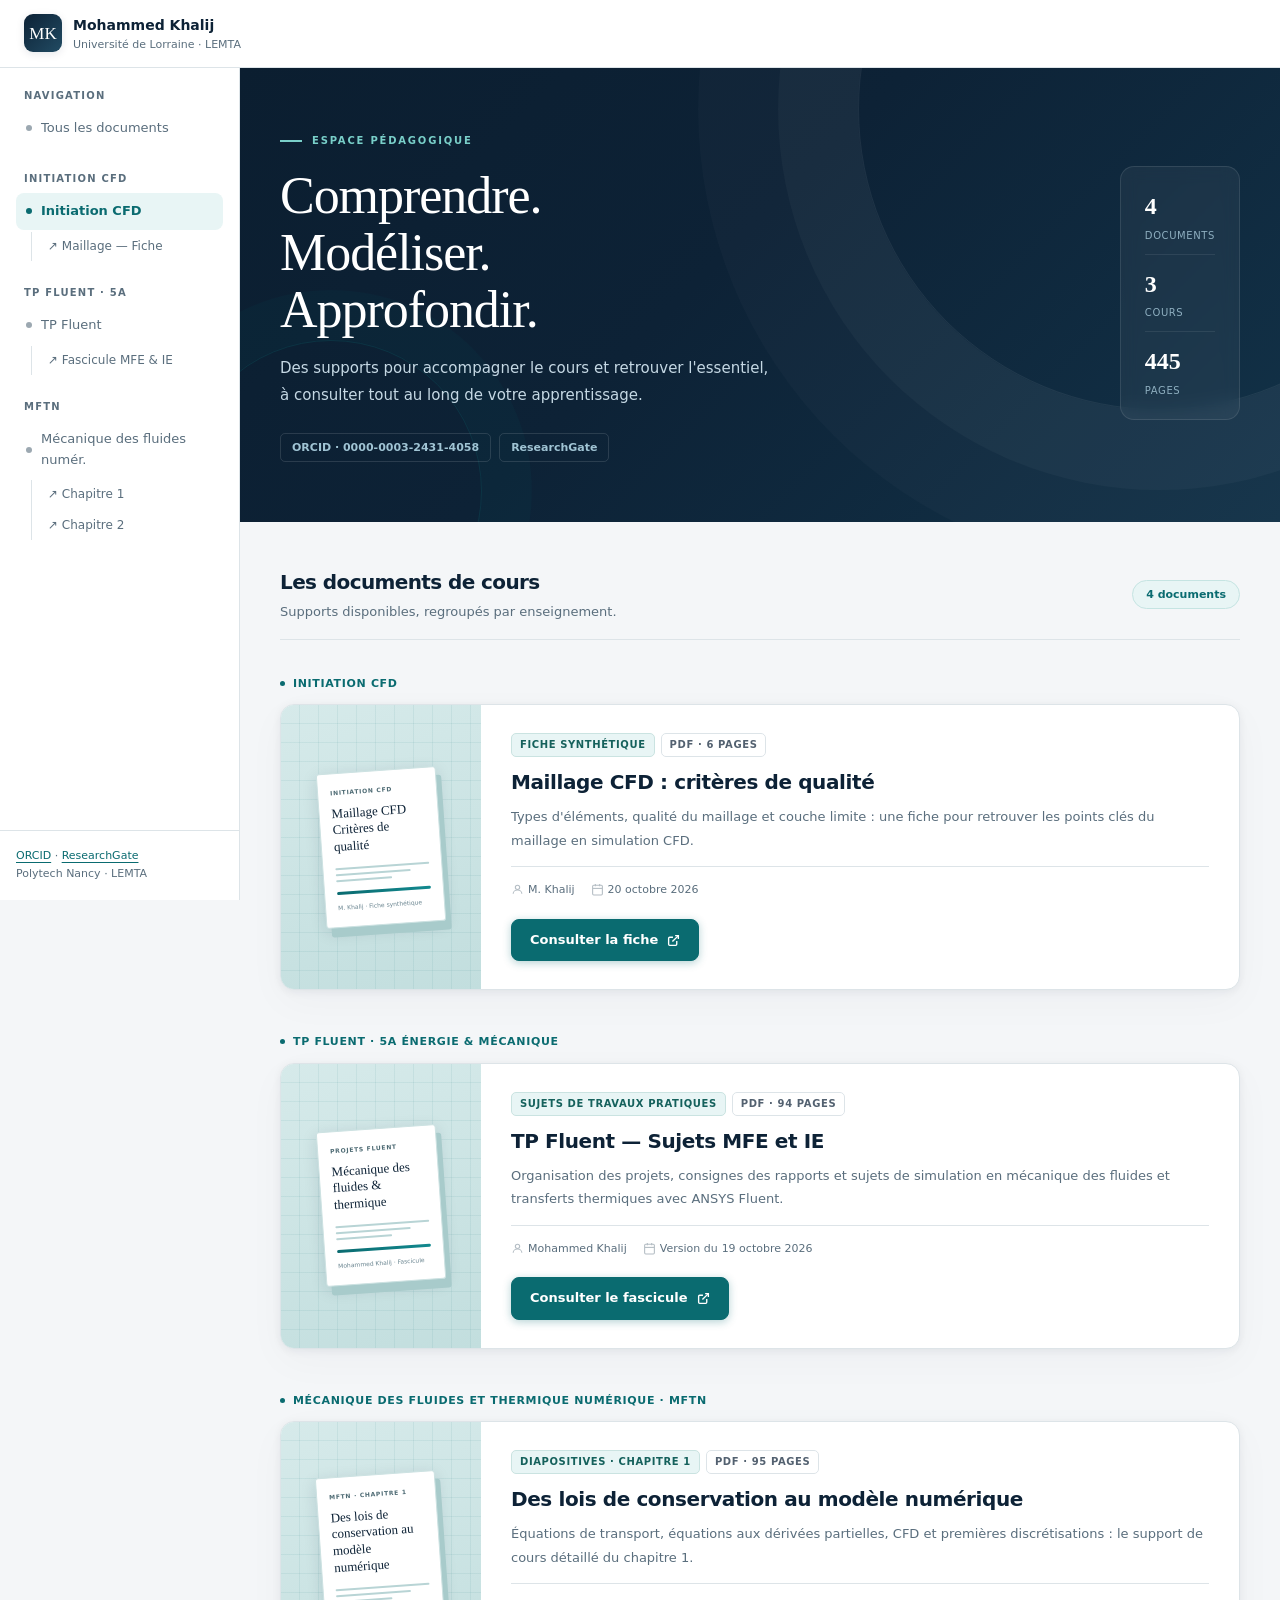
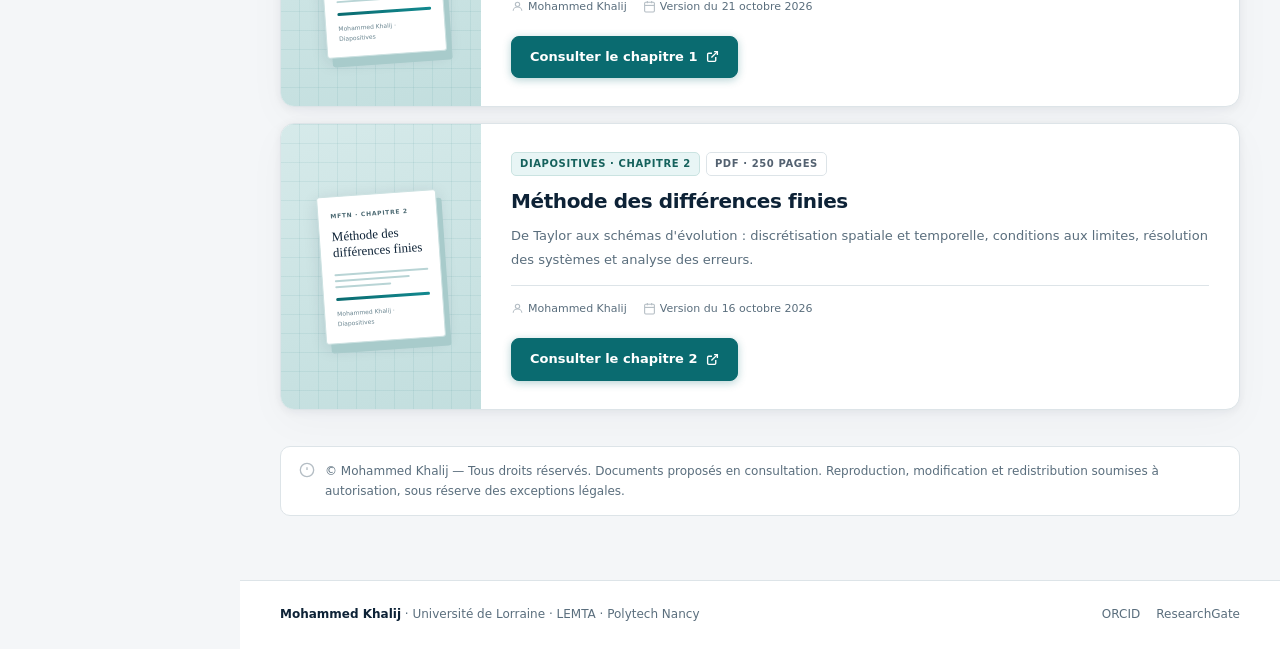
==== index.html @ aa68b559 "Actualise MFTN C1 et publie la navigation de Claude" ====
<!doctype html>
<html lang="fr">
<head>
<meta charset="utf-8">
<meta name="viewport" content="width=device-width, initial-scale=1">
<title>Mohammed Khalij — Supports de cours</title>
<meta name="description" content="Les supports pédagogiques de Mohammed Khalij, Université de Lorraine · LEMTA.">
<meta name="theme-color" content="#0d2236">
<style>
:root{
  --ink:#0d2236;
  --muted:#5a6e7d;
  --teal:#0a6b70;
  --teal-light:#12898f;
  --teal-pale:#e8f5f5;
  --gold:#c88b1a;
  --gold-pale:#fdf5e6;
  --paper:#f4f6f8;
  --white:#fff;
  --border:#dde4e8;
  --sidebar-w:240px;
  --topbar-h:68px;
  --card-shadow:0 2px 8px #0d223610,0 12px 40px #0d223608;
  --card-shadow-hover:0 8px 24px #0d223620,0 24px 56px #0d223614;
  font-family:system-ui,-apple-system,"Segoe UI",Helvetica,sans-serif;
  color:var(--ink);background:var(--paper);
}
*{box-sizing:border-box;margin:0;padding:0}
body{line-height:1.6}
a{color:inherit;text-decoration:none}
a:focus-visible{outline:3px solid var(--gold);outline-offset:4px;border-radius:3px}

/* ── SKIP ── */
.skip{position:absolute;top:-80px;background:var(--white);padding:12px 18px;z-index:200;font-weight:600}
.skip:focus{top:12px}

/* ── TOPBAR ── */
.topbar{
  position:fixed;top:0;left:0;right:0;z-index:150;
  height:var(--topbar-h);
  background:rgba(255,255,255,.96);
  border-bottom:1px solid var(--border);
  backdrop-filter:blur(12px);
  display:flex;align-items:center;
}
.topbar-inner{
  width:100%;max-width:1400px;margin-inline:auto;
  padding-inline:24px;
  display:flex;align-items:center;justify-content:space-between;gap:16px;
}
.brand{display:flex;align-items:center;gap:11px;text-decoration:none}
.monogram{
  display:grid;place-items:center;
  width:38px;height:38px;border-radius:9px;flex-shrink:0;
  background:linear-gradient(135deg,var(--ink),#214b63);
  color:var(--white);font-family:Georgia,serif;font-size:17px;
  box-shadow:0 2px 8px #0d22361a;
}
.brand-name{font-size:14px;font-weight:700;color:var(--ink)}
.brand-sub{font-size:11px;font-weight:400;color:var(--muted)}

/* Hamburger (mobile) */
.menu-btn{
  display:none;
  background:none;border:1px solid var(--border);
  border-radius:8px;padding:8px;cursor:pointer;
  color:var(--ink);
}
.menu-btn svg{display:block}

/* ── PAGE LAYOUT ── */
.page{
  display:flex;
  padding-top:var(--topbar-h);
  min-height:100vh;
}

/* ── SIDEBAR ── */
.sidebar{
  width:var(--sidebar-w);
  flex-shrink:0;
  position:sticky;
  top:var(--topbar-h);
  height:calc(100vh - var(--topbar-h));
  overflow-y:auto;
  background:var(--white);
  border-right:1px solid var(--border);
  display:flex;flex-direction:column;
}
.sidebar-inner{padding:20px 16px 32px;flex:1}
.sidebar-section{margin-bottom:24px}
.sidebar-label{
  font-size:10px;font-weight:700;letter-spacing:.12em;text-transform:uppercase;
  color:var(--muted);padding:0 8px;margin-bottom:6px;
}
.sidebar-link{
  display:flex;align-items:center;gap:9px;
  padding:8px 10px;border-radius:8px;
  font-size:13px;font-weight:500;color:var(--muted);
  transition:all .15s;margin-bottom:2px;
}
.sidebar-link:hover{background:var(--paper);color:var(--ink)}
.sidebar-link.active{background:var(--teal-pale);color:var(--teal);font-weight:600}
.sidebar-link .dot{
  width:6px;height:6px;border-radius:50%;
  background:currentColor;flex-shrink:0;opacity:.6;
}
.sidebar-link.active .dot{opacity:1}
.sidebar-sub{margin-left:15px;border-left:1px solid var(--border);padding-left:8px;margin-top:2px}
.sidebar-sub a{
  display:block;padding:5px 8px;border-radius:6px;
  font-size:12px;color:var(--muted);
  transition:all .15s;margin-bottom:1px;
}
.sidebar-sub a:hover{color:var(--ink);background:var(--paper)}

.sidebar-footer{
  padding:16px;border-top:1px solid var(--border);
  font-size:11px;color:var(--muted);line-height:1.7;
}
.sidebar-footer a{color:var(--teal);text-decoration:underline;text-underline-offset:3px}

/* Overlay (mobile) */
.overlay{
  display:none;position:fixed;inset:0;
  background:rgba(0,0,0,.4);z-index:120;
}

/* ── MAIN ── */
.main{flex:1;min-width:0}

/* ── HERO ── */
.hero{
  background:linear-gradient(135deg,#0b1e30 0%,#0d2236 45%,#123248 100%);
  color:var(--white);overflow:hidden;position:relative;
}
.hero::before{
  content:"";position:absolute;
  width:600px;height:600px;right:-180px;top:-260px;
  border:1px solid rgba(255,255,255,.07);border-radius:50%;
  box-shadow:0 0 0 80px rgba(255,255,255,.03),0 0 0 160px rgba(255,255,255,.02);
  pointer-events:none;
}
.hero::after{
  content:"";position:absolute;
  width:300px;height:300px;left:-60px;bottom:-120px;
  border:1px solid rgba(10,107,112,.25);border-radius:50%;
  box-shadow:0 0 0 50px rgba(10,107,112,.07);
  pointer-events:none;
}
.hero-inner{
  position:relative;z-index:1;
  padding:56px 40px 60px;
  display:grid;grid-template-columns:1fr auto;gap:40px;align-items:center;
}
.eyebrow{
  display:inline-flex;align-items:center;gap:10px;
  font-size:10px;font-weight:700;letter-spacing:.18em;text-transform:uppercase;
  color:#79cfc9;margin-bottom:18px;
}
.eyebrow::before{content:"";height:2px;width:22px;background:currentColor;flex-shrink:0}
h1{
  font-family:Georgia,"Times New Roman",serif;
  font-size:clamp(30px,4.5vw,52px);font-weight:400;
  line-height:1.1;letter-spacing:-.02em;margin-bottom:16px;
}
.hero-desc{font-size:15px;color:#c5d8e4;line-height:1.8;margin-bottom:24px;max-width:500px}
.hero-links{display:flex;gap:8px;flex-wrap:wrap}
.hero-link{
  font-size:11px;font-weight:600;color:#a0c4d4;
  padding:5px 11px;border:1px solid rgba(255,255,255,.12);
  border-radius:5px;transition:all .15s;
}
.hero-link:hover{color:var(--white);border-color:rgba(255,255,255,.3);background:rgba(255,255,255,.07)}

.hero-badge{
  background:rgba(255,255,255,.05);border:1px solid rgba(255,255,255,.1);
  border-radius:14px;padding:20px 24px;
  display:flex;flex-direction:column;gap:10px;
  white-space:nowrap;backdrop-filter:blur(8px);
}
.stat{display:flex;flex-direction:column;gap:2px}
.stat-n{font-size:24px;font-weight:700;color:var(--white);font-family:Georgia,serif}
.stat-l{font-size:10px;color:#8fafc0;letter-spacing:.06em;text-transform:uppercase}
.stat-sep{height:1px;background:rgba(255,255,255,.08)}

/* ── CONTENT AREA ── */
.content{padding:44px 40px 64px}
.section-header{
  display:flex;align-items:center;justify-content:space-between;
  gap:16px;margin-bottom:28px;padding-bottom:16px;
  border-bottom:1px solid var(--border);
}
h2{font-size:20px;font-weight:700;letter-spacing:-.03em;color:var(--ink);margin-bottom:4px}
.section-sub{font-size:13px;color:var(--muted)}
.count-pill{
  background:var(--teal-pale);color:var(--teal);
  border:1px solid #c5e4e2;border-radius:30px;
  padding:5px 13px;font-size:11px;font-weight:700;white-space:nowrap;
}

/* ── COURSE GROUP ── */
.course-group{margin-bottom:36px}
.course-label{
  display:inline-flex;align-items:center;gap:8px;
  font-size:11px;font-weight:700;color:var(--teal);
  letter-spacing:.06em;text-transform:uppercase;margin-bottom:12px;
}
.course-label::before{content:"";width:5px;height:5px;border-radius:50%;background:var(--teal);flex-shrink:0}

/* ── CARD ── */
.card{
  background:var(--white);border:1px solid var(--border);
  border-radius:14px;overflow:hidden;
  box-shadow:var(--card-shadow);
  display:grid;grid-template-columns:200px 1fr;
  transition:transform .2s ease,box-shadow .2s ease;
  margin-bottom:16px;
}
.card:hover{transform:translateY(-3px);box-shadow:var(--card-shadow-hover)}
.cover{
  background:linear-gradient(160deg,#d6eaea 0%,#c2dede 100%);
  display:flex;align-items:center;justify-content:center;
  padding:28px 20px;min-height:260px;position:relative;overflow:hidden;
}
.cover::before{
  content:"";position:absolute;inset:0;
  background:repeating-linear-gradient(0deg,transparent 0 18px,rgba(10,107,112,.07) 18px 19px),
             repeating-linear-gradient(90deg,transparent 0 18px,rgba(10,107,112,.07) 18px 19px);
}
.paper-doc{
  position:relative;z-index:1;width:120px;
  background:var(--white);border-radius:3px;
  box-shadow:5px 9px 0 #a8cbcb,0 4px 16px #0d223620;
  padding:14px 12px;transform:rotate(-4deg);border:1px solid #cde2e2;
}
.paper-doc .doc-eyebrow{font-size:6px;font-weight:700;color:#4d6a73;letter-spacing:.12em;text-transform:uppercase}
.paper-doc .doc-title{font-family:Georgia,serif;font-size:13px;font-weight:400;line-height:1.3;margin:8px 0 12px;color:var(--ink)}
.paper-doc .doc-lines{display:flex;flex-direction:column;gap:4px;margin-bottom:10px}
.paper-doc .doc-lines span{height:2px;background:#b8d4d5;border-radius:1px}
.paper-doc .doc-lines span:nth-child(2){width:80%}
.paper-doc .doc-lines span:nth-child(3){width:60%}
.paper-doc .doc-accent{height:3px;background:linear-gradient(90deg,var(--teal),var(--teal-light));border-radius:2px}
.paper-doc .doc-meta{font-size:6px;color:#6a8590;margin-top:8px}

.card-body{padding:28px 30px}
.badges{display:flex;gap:6px;flex-wrap:wrap;margin-bottom:12px}
.badge{border:1px solid var(--border);border-radius:5px;padding:3px 8px;font-size:10px;font-weight:700;letter-spacing:.06em;color:#536170}
.badge.type{background:var(--teal-pale);color:#15615c;border-color:#cae3e1}
h3{font-size:20px;letter-spacing:-.02em;line-height:1.3;margin-bottom:10px;color:var(--ink)}
.description{font-size:13px;line-height:1.8;color:var(--muted)}
.metadata{
  display:flex;gap:5px 16px;flex-wrap:wrap;font-size:11px;color:var(--muted);
  margin:14px 0 20px;padding-top:14px;border-top:1px solid var(--border);
}
.meta-item{display:flex;align-items:center;gap:4px}
.meta-item svg{opacity:.45;flex-shrink:0}
.actions{display:flex;gap:8px;flex-wrap:wrap}
.button{
  display:inline-flex;gap:9px;align-items:center;justify-content:center;
  padding:10px 18px;border-radius:8px;
  font-size:13px;font-weight:650;text-decoration:none;
  border:1px solid transparent;transition:all .15s ease;
}
.primary{background:var(--teal);color:var(--white);border-color:var(--teal);box-shadow:0 2px 8px rgba(10,107,112,.3)}
.primary:hover{background:var(--teal-light);border-color:var(--teal-light);box-shadow:0 4px 14px rgba(10,107,112,.35)}
.secondary{border-color:var(--border);color:var(--ink)}
.secondary:hover{background:var(--paper)}

.note-block{
  background:var(--white);border:1px solid var(--border);border-radius:10px;
  padding:14px 18px;font-size:12px;color:var(--muted);line-height:1.7;
  margin-top:32px;display:flex;gap:10px;align-items:flex-start;
}
.note-icon{flex-shrink:0;margin-top:1px;opacity:.45}

/* ── FOOTER ── */
footer{
  background:var(--white);border-top:1px solid var(--border);
  padding-block:24px;color:var(--muted);font-size:12px;
  margin-left:0;
}
.footer-inner{
  max-width:1400px;margin-inline:auto;padding-inline:40px;
  display:flex;justify-content:space-between;gap:16px;flex-wrap:wrap;align-items:center;
}
footer strong{color:var(--ink);font-weight:650}
.footer-links{display:flex;gap:16px}
.footer-links a{color:var(--muted);transition:color .15s}
.footer-links a:hover{color:var(--teal)}

/* ── RESPONSIVE ── */
@media(max-width:900px){
  :root{--sidebar-w:220px}
  .hero-inner{padding:44px 28px 48px}
  .content{padding:32px 28px 52px}
}

@media(max-width:720px){
  .menu-btn{display:flex}
  .sidebar{
    position:fixed;top:0;left:0;bottom:0;z-index:130;
    width:var(--sidebar-w);
    transform:translateX(-100%);
    transition:transform .25s ease;
    height:100vh;
  }
  .sidebar.open{transform:translateX(0)}
  .overlay.show{display:block}
  .page{display:block;padding-top:var(--topbar-h)}
  .hero-inner{grid-template-columns:1fr;gap:24px;padding:36px 20px 40px}
  .hero-badge{flex-direction:row;flex-wrap:wrap;gap:14px;width:fit-content}
  .stat-sep{display:none}
  h1{font-size:clamp(28px,7vw,40px)}
  .hero-desc{font-size:14px}
  .content{padding:24px 20px 48px}
  .card{grid-template-columns:1fr}
  .cover{min-height:160px;padding:20px}
  .card-body{padding:20px}
  h3{font-size:18px}
  .actions{flex-direction:column}
  .button{width:100%}
  .section-header{flex-direction:column;align-items:flex-start;gap:8px}
  .footer-inner{padding-inline:20px}
}
</style>
</head>
<body>
<a class="skip" href="#documents">Passer aux documents</a>

<!-- OVERLAY MOBILE -->
<div class="overlay" id="overlay" onclick="closeSidebar()"></div>

<!-- TOPBAR -->
<header class="topbar">
  <div class="topbar-inner">
    <a class="brand" href="./" aria-label="Mohammed Khalij — accueil">
      <span class="monogram" aria-hidden="true">MK</span>
      <span>
        <div class="brand-name">Mohammed Khalij</div>
        <div class="brand-sub">Université de Lorraine · LEMTA</div>
      </span>
    </a>
    <button class="menu-btn" id="menuBtn" aria-label="Ouvrir le menu" onclick="openSidebar()">
      <svg width="18" height="18" viewBox="0 0 24 24" fill="none" stroke="currentColor" stroke-width="2.2">
        <line x1="3" y1="6" x2="21" y2="6"/><line x1="3" y1="12" x2="21" y2="12"/><line x1="3" y1="18" x2="21" y2="18"/>
      </svg>
    </button>
  </div>
</header>

<!-- PAGE -->
<div class="page">

  <!-- SIDEBAR -->
  <aside class="sidebar" id="sidebar" aria-label="Navigation par cours">
    <div class="sidebar-inner">

      <div class="sidebar-section">
        <div class="sidebar-label">Navigation</div>
        <a class="sidebar-link active" href="#documents">
          <span class="dot"></span> Tous les documents
        </a>
      </div>

      <div class="sidebar-section">
        <div class="sidebar-label">Initiation CFD</div>
        <a class="sidebar-link" href="#cfd">
          <span class="dot"></span> Initiation CFD
        </a>
        <div class="sidebar-sub">
          <a href="initiation-cfd/fiche-synthetique.pdf">↗ Maillage — Fiche</a>
        </div>
      </div>

      <div class="sidebar-section">
        <div class="sidebar-label">TP Fluent · 5A</div>
        <a class="sidebar-link" href="#fluent">
          <span class="dot"></span> TP Fluent
        </a>
        <div class="sidebar-sub">
          <a href="tp-fluent/tp-fluent.pdf">↗ Fascicule MFE &amp; IE</a>
        </div>
      </div>

      <div class="sidebar-section">
        <div class="sidebar-label">MFTN</div>
        <a class="sidebar-link" href="#mftn">
          <span class="dot"></span> Mécanique des fluides numér.
        </a>
        <div class="sidebar-sub">
          <a href="mftn/chapitre-01-slides.pdf">↗ Chapitre 1</a>
          <a href="mftn/chapitre-02-slides.pdf">↗ Chapitre 2</a>
        </div>
      </div>

    </div>

    <div class="sidebar-footer">
      <a href="https://orcid.org/0000-0003-2431-4058" rel="me">ORCID</a> ·
      <a href="https://www.researchgate.net/profile/Mohammed-Khalij" rel="me">ResearchGate</a><br>
      Polytech Nancy · LEMTA
    </div>
  </aside>

  <!-- MAIN -->
  <div class="main">

    <!-- HERO -->
    <section class="hero" aria-labelledby="page-title">
      <div class="hero-inner">
        <div class="hero-content">
          <div class="eyebrow">Espace pédagogique</div>
          <h1 id="page-title">Comprendre.<br>Modéliser.<br>Approfondir.</h1>
          <p class="hero-desc">Des supports pour accompagner le cours et retrouver l'essentiel, à consulter tout au long de votre apprentissage.</p>
          <div class="hero-links">
            <a class="hero-link" href="https://orcid.org/0000-0003-2431-4058" rel="me">ORCID · 0000-0003-2431-4058</a>
            <a class="hero-link" href="https://www.researchgate.net/profile/Mohammed-Khalij" rel="me">ResearchGate</a>
          </div>
        </div>
        <aside class="hero-badge" aria-label="Statistiques">
          <div class="stat"><span class="stat-n">4</span><span class="stat-l">Documents</span></div>
          <div class="stat-sep"></div>
          <div class="stat"><span class="stat-n">3</span><span class="stat-l">Cours</span></div>
          <div class="stat-sep"></div>
          <div class="stat"><span class="stat-n">445</span><span class="stat-l">Pages</span></div>
        </aside>
      </div>
    </section>

    <!-- DOCUMENTS -->
    <main id="documents" class="content">

      <div class="section-header">
        <div>
          <h2>Les documents de cours</h2>
          <p class="section-sub">Supports disponibles, regroupés par enseignement.</p>
        </div>
        <span class="count-pill">4 documents</span>
      </div>

      <!-- Initiation CFD -->
      <div class="course-group" id="cfd">
        <div class="course-label">Initiation CFD</div>
        <article class="card" aria-labelledby="fiche-title">
          <div class="cover" aria-hidden="true">
            <div class="paper-doc">
              <div class="doc-eyebrow">Initiation CFD</div>
              <div class="doc-title">Maillage CFD<br>Critères de qualité</div>
              <div class="doc-lines"><span></span><span></span><span></span></div>
              <div class="doc-accent"></div>
              <div class="doc-meta">M. Khalij · Fiche synthétique</div>
            </div>
          </div>
          <div class="card-body">
            <div class="badges"><span class="badge type">FICHE SYNTHÉTIQUE</span><span class="badge">PDF · 6 PAGES</span></div>
            <h3 id="fiche-title">Maillage CFD : critères de qualité</h3>
            <p class="description">Types d'éléments, qualité du maillage et couche limite : une fiche pour retrouver les points clés du maillage en simulation CFD.</p>
            <div class="metadata">
              <span class="meta-item">
                <svg width="13" height="13" viewBox="0 0 24 24" fill="none" stroke="currentColor" stroke-width="2"><circle cx="12" cy="8" r="4"/><path d="M4 20c0-4 3.6-7 8-7s8 3 8 7"/></svg>
                M. Khalij
              </span>
              <span class="meta-item">
                <svg width="13" height="13" viewBox="0 0 24 24" fill="none" stroke="currentColor" stroke-width="2"><rect x="3" y="4" width="18" height="18" rx="2"/><line x1="16" y1="2" x2="16" y2="6"/><line x1="8" y1="2" x2="8" y2="6"/><line x1="3" y1="10" x2="21" y2="10"/></svg>
                <time datetime="2026-10-20">20 octobre 2026</time>
              </span>
            </div>
            <div class="actions">
              <a class="button primary" href="initiation-cfd/fiche-synthetique.pdf">
                Consulter la fiche
                <svg width="13" height="13" viewBox="0 0 24 24" fill="none" stroke="currentColor" stroke-width="2.5"><path d="M18 13v6a2 2 0 0 1-2 2H5a2 2 0 0 1-2-2V8a2 2 0 0 1 2-2h6"/><polyline points="15 3 21 3 21 9"/><line x1="10" y1="14" x2="21" y2="3"/></svg>
              </a>
            </div>
          </div>
        </article>
      </div>

      <!-- TP Fluent -->
      <div class="course-group" id="fluent">
        <div class="course-label">TP Fluent · 5A Énergie &amp; Mécanique</div>
        <article class="card" aria-labelledby="tp-doc-title">
          <div class="cover" aria-hidden="true">
            <div class="paper-doc">
              <div class="doc-eyebrow">Projets Fluent</div>
              <div class="doc-title">Mécanique des fluides &amp; thermique</div>
              <div class="doc-lines"><span></span><span></span><span></span></div>
              <div class="doc-accent"></div>
              <div class="doc-meta">Mohammed Khalij · Fascicule</div>
            </div>
          </div>
          <div class="card-body">
            <div class="badges"><span class="badge type">SUJETS DE TRAVAUX PRATIQUES</span><span class="badge">PDF · 94 PAGES</span></div>
            <h3 id="tp-doc-title">TP Fluent — Sujets MFE et IE</h3>
            <p class="description">Organisation des projets, consignes des rapports et sujets de simulation en mécanique des fluides et transferts thermiques avec ANSYS Fluent.</p>
            <div class="metadata">
              <span class="meta-item">
                <svg width="13" height="13" viewBox="0 0 24 24" fill="none" stroke="currentColor" stroke-width="2"><circle cx="12" cy="8" r="4"/><path d="M4 20c0-4 3.6-7 8-7s8 3 8 7"/></svg>
                Mohammed Khalij
              </span>
              <span class="meta-item">
                <svg width="13" height="13" viewBox="0 0 24 24" fill="none" stroke="currentColor" stroke-width="2"><rect x="3" y="4" width="18" height="18" rx="2"/><line x1="16" y1="2" x2="16" y2="6"/><line x1="8" y1="2" x2="8" y2="6"/><line x1="3" y1="10" x2="21" y2="10"/></svg>
                Version du <time datetime="2026-10-19">19 octobre 2026</time>
              </span>
            </div>
            <div class="actions">
              <a class="button primary" href="tp-fluent/tp-fluent.pdf">
                Consulter le fascicule
                <svg width="13" height="13" viewBox="0 0 24 24" fill="none" stroke="currentColor" stroke-width="2.5"><path d="M18 13v6a2 2 0 0 1-2 2H5a2 2 0 0 1-2-2V8a2 2 0 0 1 2-2h6"/><polyline points="15 3 21 3 21 9"/><line x1="10" y1="14" x2="21" y2="3"/></svg>
              </a>
            </div>
          </div>
        </article>
      </div>

      <!-- MFTN -->
      <div class="course-group" id="mftn">
        <div class="course-label">Mécanique des fluides et thermique numérique · MFTN</div>

        <article class="card" aria-labelledby="mftn-c1-title">
          <div class="cover" aria-hidden="true">
            <div class="paper-doc">
              <div class="doc-eyebrow">MFTN · Chapitre 1</div>
              <div class="doc-title">Des lois de conservation au modèle numérique</div>
              <div class="doc-lines"><span></span><span></span><span></span></div>
              <div class="doc-accent"></div>
              <div class="doc-meta">Mohammed Khalij · Diapositives</div>
            </div>
          </div>
          <div class="card-body">
            <div class="badges"><span class="badge type">DIAPOSITIVES · CHAPITRE 1</span><span class="badge">PDF · 95 PAGES</span></div>
            <h3 id="mftn-c1-title">Des lois de conservation au modèle numérique</h3>
            <p class="description">Équations de transport, équations aux dérivées partielles, CFD et premières discrétisations : le support de cours détaillé du chapitre 1.</p>
            <div class="metadata">
              <span class="meta-item">
                <svg width="13" height="13" viewBox="0 0 24 24" fill="none" stroke="currentColor" stroke-width="2"><circle cx="12" cy="8" r="4"/><path d="M4 20c0-4 3.6-7 8-7s8 3 8 7"/></svg>
                Mohammed Khalij
              </span>
              <span class="meta-item">
                <svg width="13" height="13" viewBox="0 0 24 24" fill="none" stroke="currentColor" stroke-width="2"><rect x="3" y="4" width="18" height="18" rx="2"/><line x1="16" y1="2" x2="16" y2="6"/><line x1="8" y1="2" x2="8" y2="6"/><line x1="3" y1="10" x2="21" y2="10"/></svg>
                Version du <time datetime="2026-10-21">21 octobre 2026</time>
              </span>
            </div>
            <div class="actions">
              <a class="button primary" href="mftn/chapitre-01-slides.pdf">
                Consulter le chapitre 1
                <svg width="13" height="13" viewBox="0 0 24 24" fill="none" stroke="currentColor" stroke-width="2.5"><path d="M18 13v6a2 2 0 0 1-2 2H5a2 2 0 0 1-2-2V8a2 2 0 0 1 2-2h6"/><polyline points="15 3 21 3 21 9"/><line x1="10" y1="14" x2="21" y2="3"/></svg>
              </a>
            </div>
          </div>
        </article>

        <article class="card" aria-labelledby="mftn-c2-title">
          <div class="cover" aria-hidden="true">
            <div class="paper-doc">
              <div class="doc-eyebrow">MFTN · Chapitre 2</div>
              <div class="doc-title">Méthode des différences finies</div>
              <div class="doc-lines"><span></span><span></span><span></span></div>
              <div class="doc-accent"></div>
              <div class="doc-meta">Mohammed Khalij · Diapositives</div>
            </div>
          </div>
          <div class="card-body">
            <div class="badges"><span class="badge type">DIAPOSITIVES · CHAPITRE 2</span><span class="badge">PDF · 250 PAGES</span></div>
            <h3 id="mftn-c2-title">Méthode des différences finies</h3>
            <p class="description">De Taylor aux schémas d'évolution : discrétisation spatiale et temporelle, conditions aux limites, résolution des systèmes et analyse des erreurs.</p>
            <div class="metadata">
              <span class="meta-item">
                <svg width="13" height="13" viewBox="0 0 24 24" fill="none" stroke="currentColor" stroke-width="2"><circle cx="12" cy="8" r="4"/><path d="M4 20c0-4 3.6-7 8-7s8 3 8 7"/></svg>
                Mohammed Khalij
              </span>
              <span class="meta-item">
                <svg width="13" height="13" viewBox="0 0 24 24" fill="none" stroke="currentColor" stroke-width="2"><rect x="3" y="4" width="18" height="18" rx="2"/><line x1="16" y1="2" x2="16" y2="6"/><line x1="8" y1="2" x2="8" y2="6"/><line x1="3" y1="10" x2="21" y2="10"/></svg>
                Version du <time datetime="2026-10-16">16 octobre 2026</time>
              </span>
            </div>
            <div class="actions">
              <a class="button primary" href="mftn/chapitre-02-slides.pdf">
                Consulter le chapitre 2
                <svg width="13" height="13" viewBox="0 0 24 24" fill="none" stroke="currentColor" stroke-width="2.5"><path d="M18 13v6a2 2 0 0 1-2 2H5a2 2 0 0 1-2-2V8a2 2 0 0 1 2-2h6"/><polyline points="15 3 21 3 21 9"/><line x1="10" y1="14" x2="21" y2="3"/></svg>
              </a>
            </div>
          </div>
        </article>
      </div>

      <div class="note-block">
        <svg class="note-icon" width="16" height="16" viewBox="0 0 24 24" fill="none" stroke="currentColor" stroke-width="2"><circle cx="12" cy="12" r="10"/><line x1="12" y1="8" x2="12" y2="12"/><line x1="12" y1="16" x2="12.01" y2="16"/></svg>
        <span>© Mohammed Khalij — Tous droits réservés. Documents proposés en consultation. Reproduction, modification et redistribution soumises à autorisation, sous réserve des exceptions légales.</span>
      </div>

    </main>

    <!-- FOOTER -->
    <footer>
      <div class="footer-inner">
        <span><strong>Mohammed Khalij</strong> · Université de Lorraine · LEMTA · Polytech Nancy</span>
        <div class="footer-links">
          <a href="https://orcid.org/0000-0003-2431-4058" rel="me">ORCID</a>
          <a href="https://www.researchgate.net/profile/Mohammed-Khalij" rel="me">ResearchGate</a>
        </div>
      </div>
    </footer>

  </div><!-- /main -->
</div><!-- /page -->

<script>
function openSidebar(){
  document.getElementById('sidebar').classList.add('open');
  document.getElementById('overlay').classList.add('show');
  document.getElementById('menuBtn').setAttribute('aria-label','Fermer le menu');
}
function closeSidebar(){
  document.getElementById('sidebar').classList.remove('open');
  document.getElementById('overlay').classList.remove('show');
  document.getElementById('menuBtn').setAttribute('aria-label','Ouvrir le menu');
}

/* Highlight sidebar link on scroll */
const groups = document.querySelectorAll('.course-group[id]');
const sideLinks = document.querySelectorAll('.sidebar-link[href^="#"]');
const obs = new IntersectionObserver(entries=>{
  entries.forEach(e=>{
    if(e.isIntersecting){
      sideLinks.forEach(l=>l.classList.remove('active'));
      const active = document.querySelector('.sidebar-link[href="#'+e.target.id+'"]');
      if(active) active.classList.add('active');
    }
  });
},{threshold:.3});
groups.forEach(g=>obs.observe(g));
</script>

</body>
</html>
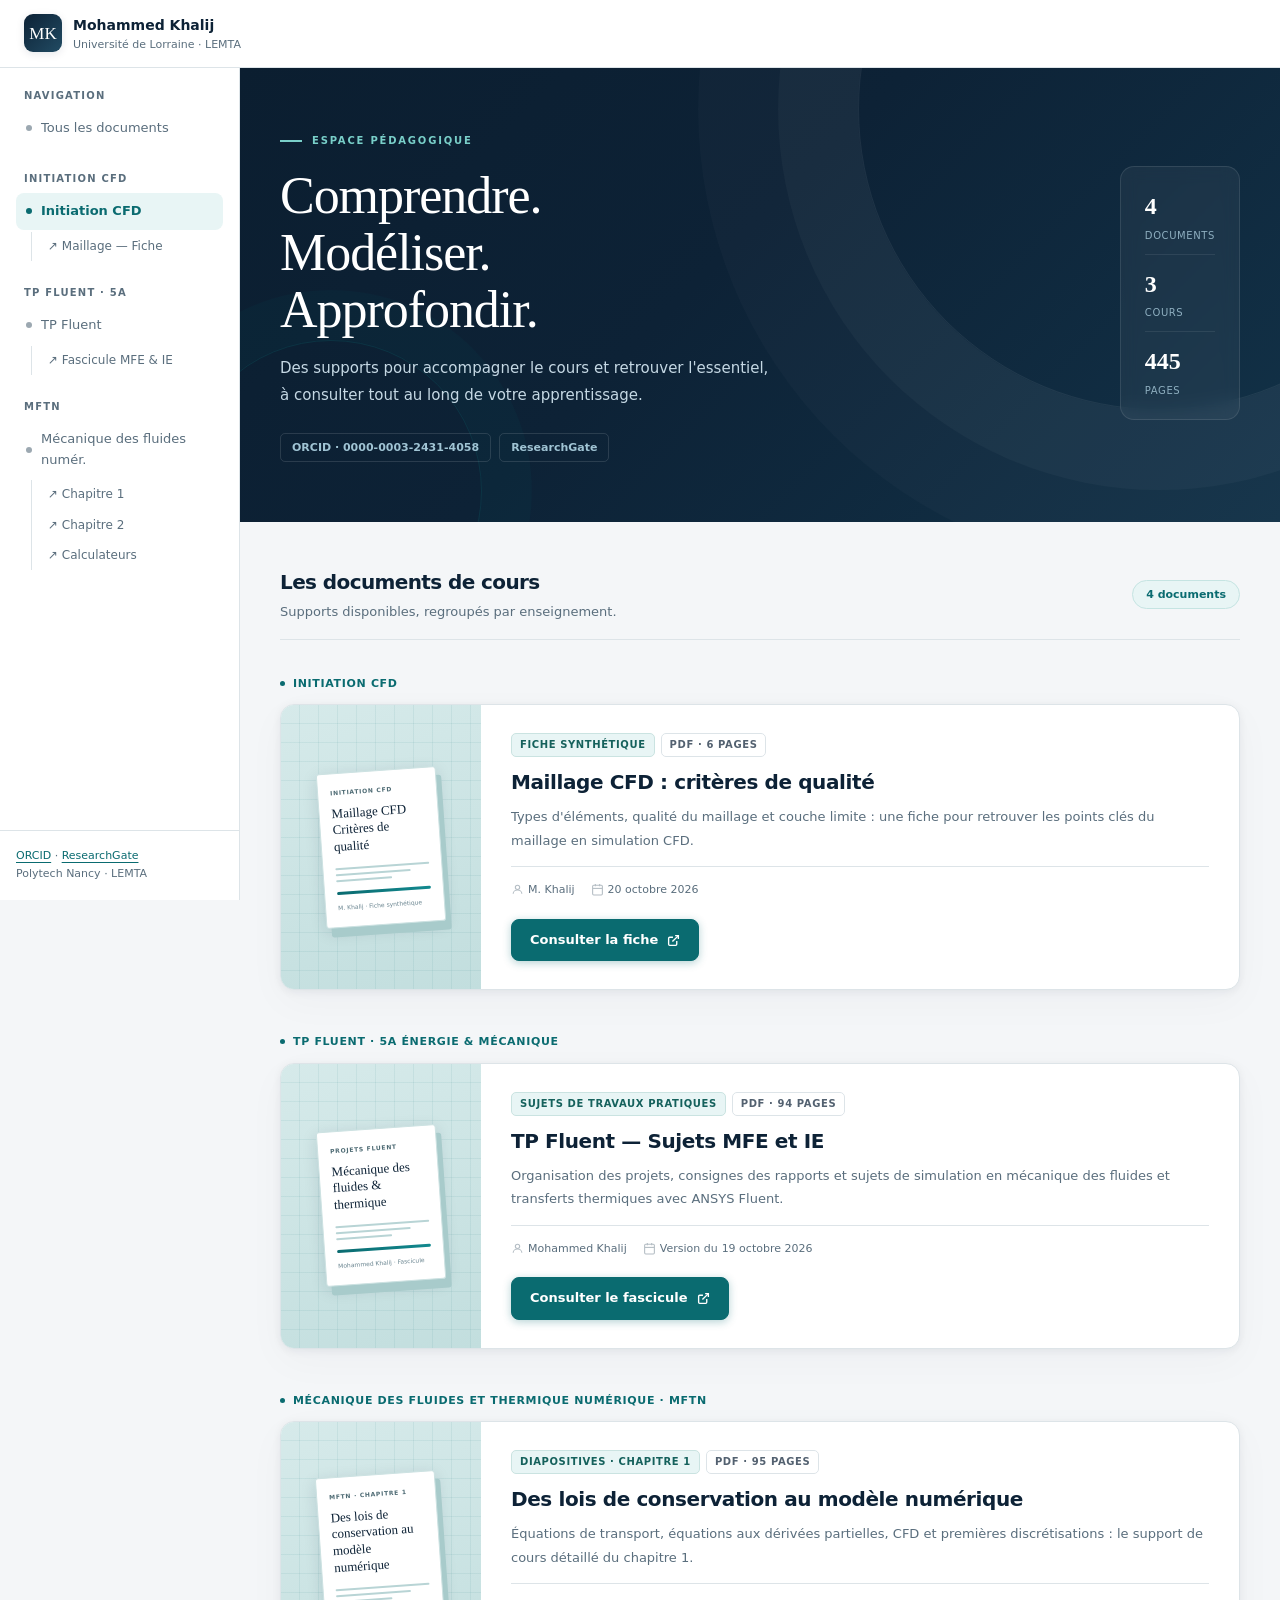
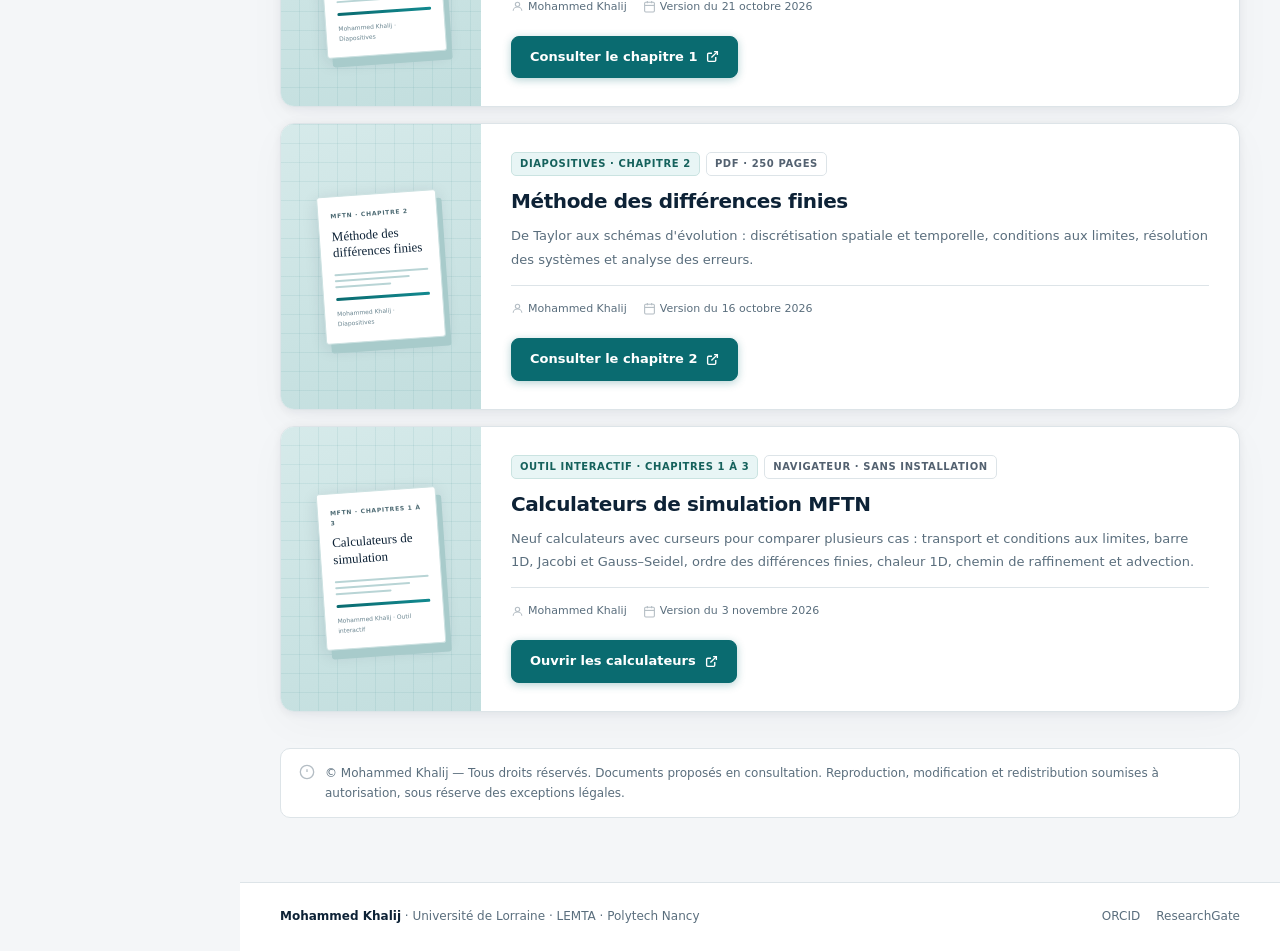
==== commit 42f137bc: "MFTN : calculateurs de simulation (page, carte d'accueil, lien latéral) ; suivis Co-Authored-By: Cla" ====
--- a/index.html
+++ b/index.html
@@ -391,6 +391,7 @@
         <div class="sidebar-sub">
           <a href="mftn/chapitre-01-slides.pdf">↗ Chapitre 1</a>
           <a href="mftn/chapitre-02-slides.pdf">↗ Chapitre 2</a>
+          <a href="mftn/calculateurs/">↗ Calculateurs</a>
         </div>
       </div>
 
@@ -577,6 +578,39 @@
             <div class="actions">
               <a class="button primary" href="mftn/chapitre-02-slides.pdf">
                 Consulter le chapitre 2
+                <svg width="13" height="13" viewBox="0 0 24 24" fill="none" stroke="currentColor" stroke-width="2.5"><path d="M18 13v6a2 2 0 0 1-2 2H5a2 2 0 0 1-2-2V8a2 2 0 0 1 2-2h6"/><polyline points="15 3 21 3 21 9"/><line x1="10" y1="14" x2="21" y2="3"/></svg>
+              </a>
+            </div>
+          </div>
+        </article>
+
+        <article class="card" aria-labelledby="mftn-calc-title">
+          <div class="cover" aria-hidden="true">
+            <div class="paper-doc">
+              <div class="doc-eyebrow">MFTN · Chapitres 1 à 3</div>
+              <div class="doc-title">Calculateurs de simulation</div>
+              <div class="doc-lines"><span></span><span></span><span></span></div>
+              <div class="doc-accent"></div>
+              <div class="doc-meta">Mohammed Khalij · Outil interactif</div>
+            </div>
+          </div>
+          <div class="card-body">
+            <div class="badges"><span class="badge type">OUTIL INTERACTIF · CHAPITRES 1 À 3</span><span class="badge">NAVIGATEUR · SANS INSTALLATION</span></div>
+            <h3 id="mftn-calc-title">Calculateurs de simulation MFTN</h3>
+            <p class="description">Neuf calculateurs avec curseurs pour comparer plusieurs cas : transport et conditions aux limites, barre 1D, Jacobi et Gauss–Seidel, ordre des différences finies, chaleur 1D, chemin de raffinement et advection.</p>
+            <div class="metadata">
+              <span class="meta-item">
+                <svg width="13" height="13" viewBox="0 0 24 24" fill="none" stroke="currentColor" stroke-width="2"><circle cx="12" cy="8" r="4"/><path d="M4 20c0-4 3.6-7 8-7s8 3 8 7"/></svg>
+                Mohammed Khalij
+              </span>
+              <span class="meta-item">
+                <svg width="13" height="13" viewBox="0 0 24 24" fill="none" stroke="currentColor" stroke-width="2"><rect x="3" y="4" width="18" height="18" rx="2"/><line x1="16" y1="2" x2="16" y2="6"/><line x1="8" y1="2" x2="8" y2="6"/><line x1="3" y1="10" x2="21" y2="10"/></svg>
+                Version du <time datetime="2026-11-03">3 novembre 2026</time>
+              </span>
+            </div>
+            <div class="actions">
+              <a class="button primary" href="mftn/calculateurs/">
+                Ouvrir les calculateurs
                 <svg width="13" height="13" viewBox="0 0 24 24" fill="none" stroke="currentColor" stroke-width="2.5"><path d="M18 13v6a2 2 0 0 1-2 2H5a2 2 0 0 1-2-2V8a2 2 0 0 1 2-2h6"/><polyline points="15 3 21 3 21 9"/><line x1="10" y1="14" x2="21" y2="3"/></svg>
               </a>
             </div>
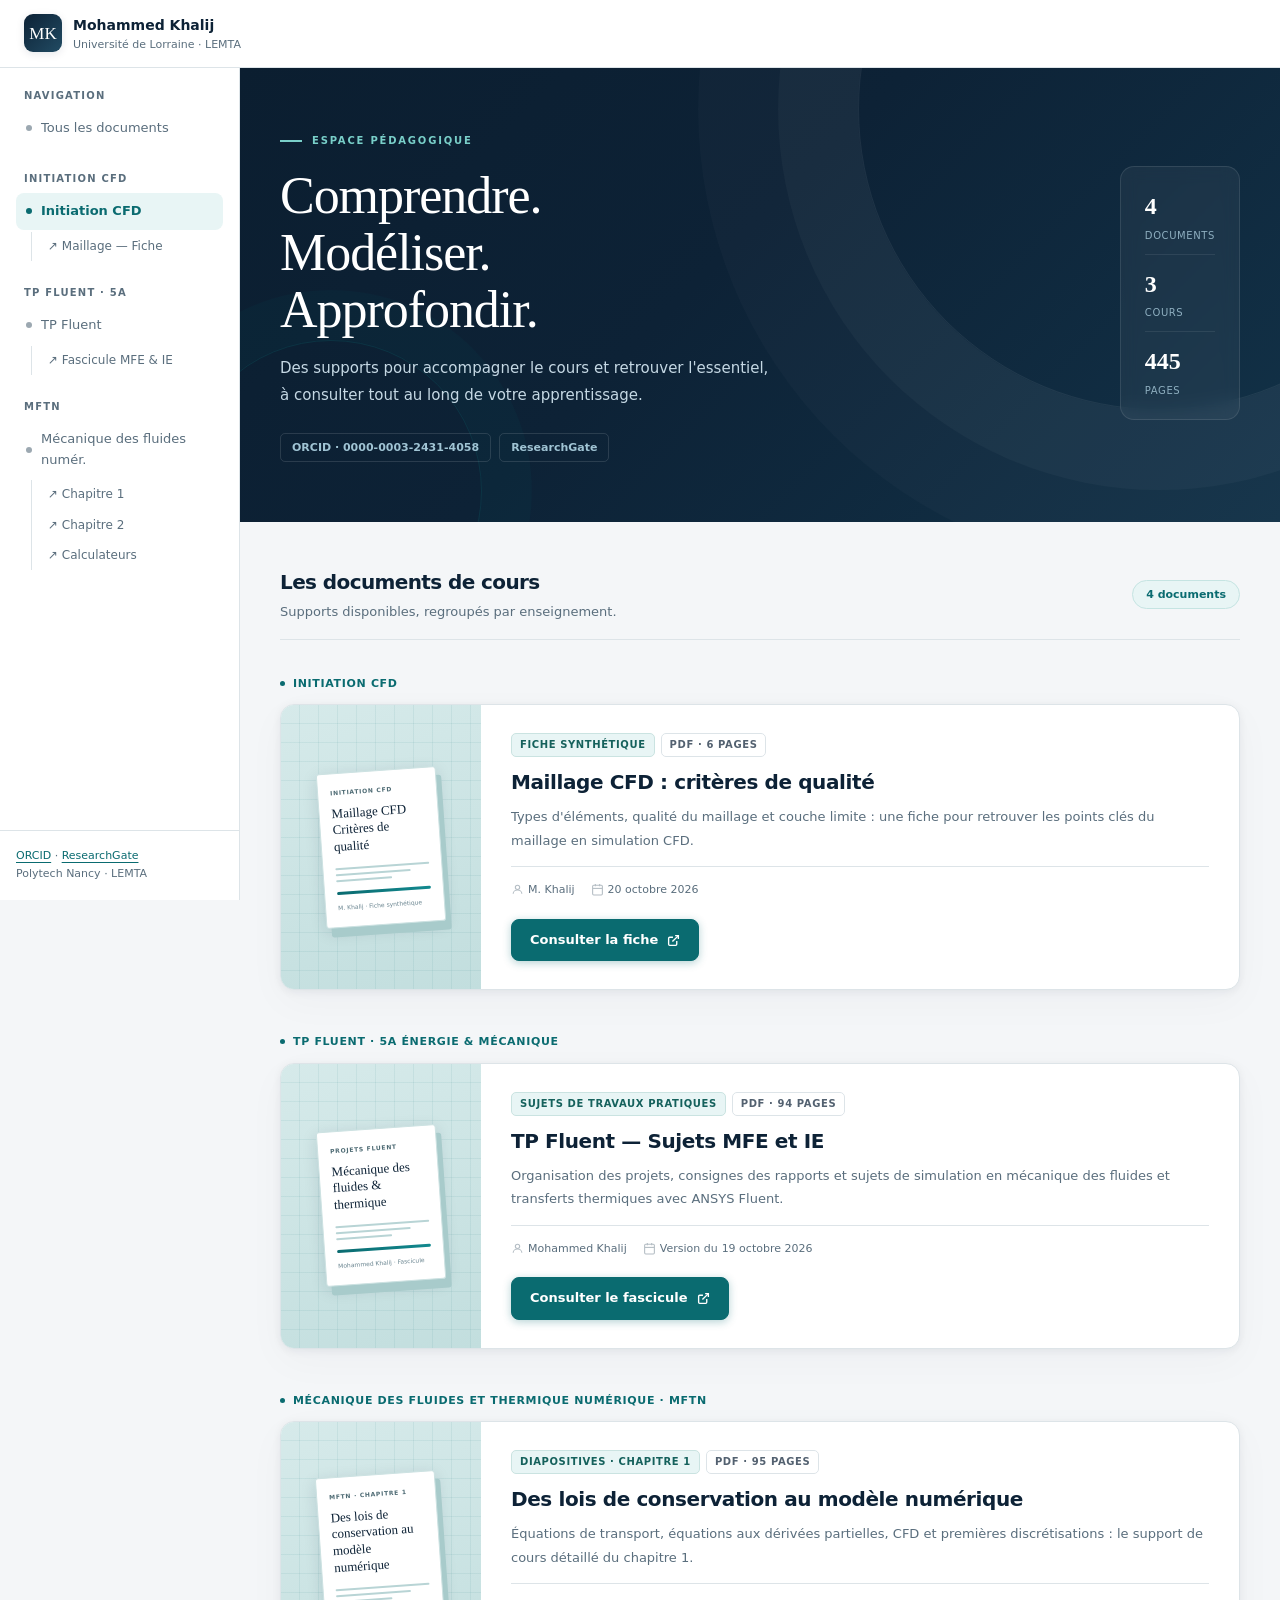
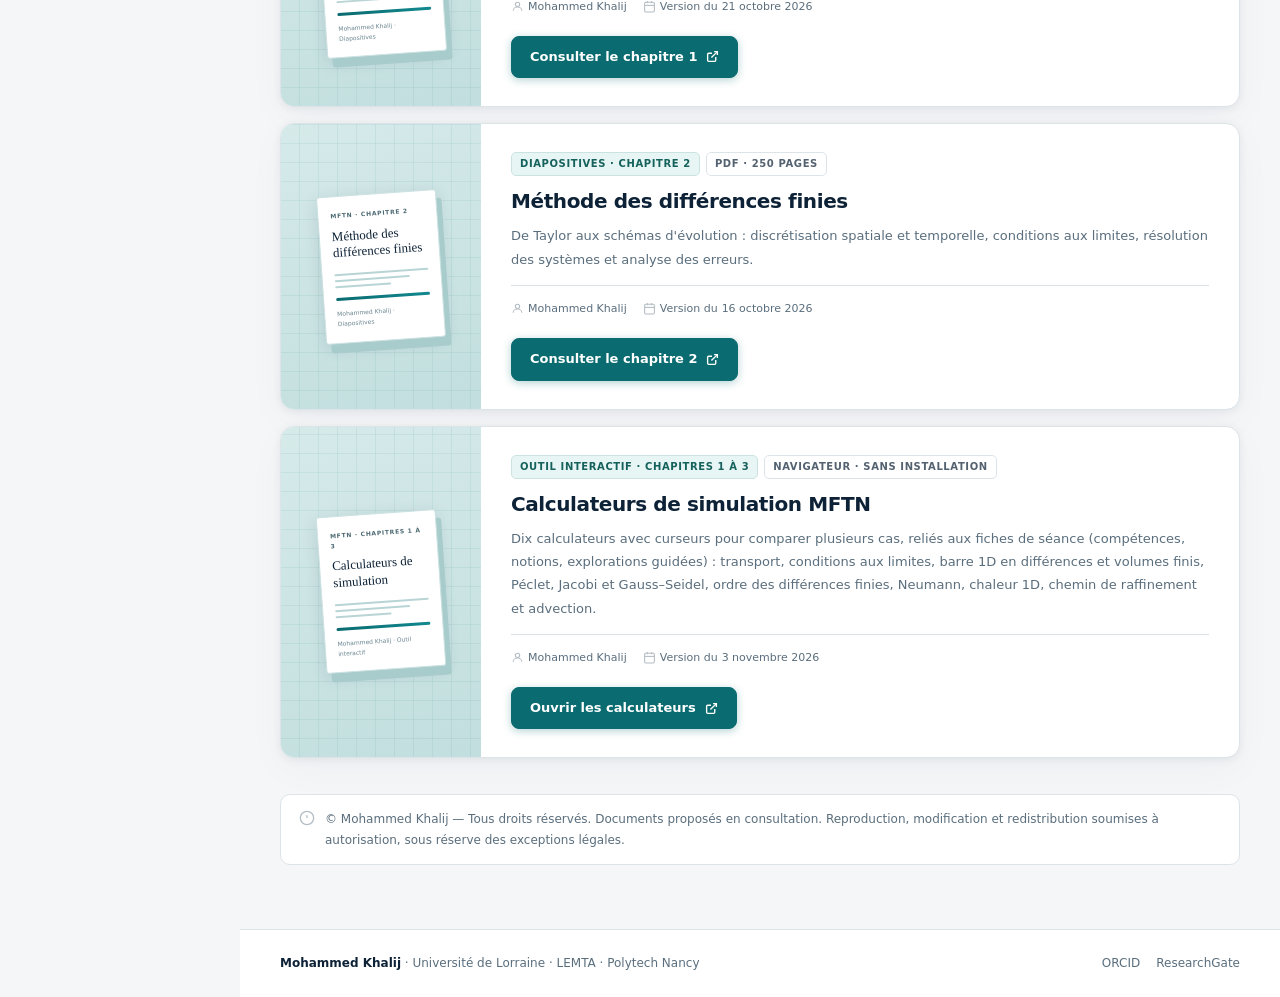
==== commit b6b631fe: "MFTN : calculateurs v3 (volumes finis, Péclet, guide relié aux fiches) ; suivis Co-Authored-By: Clau" ====
--- a/index.html
+++ b/index.html
@@ -597,7 +597,7 @@
           <div class="card-body">
             <div class="badges"><span class="badge type">OUTIL INTERACTIF · CHAPITRES 1 À 3</span><span class="badge">NAVIGATEUR · SANS INSTALLATION</span></div>
             <h3 id="mftn-calc-title">Calculateurs de simulation MFTN</h3>
-            <p class="description">Neuf calculateurs avec curseurs pour comparer plusieurs cas : transport et conditions aux limites, barre 1D, Jacobi et Gauss–Seidel, ordre des différences finies, chaleur 1D, chemin de raffinement et advection.</p>
+            <p class="description">Dix calculateurs avec curseurs pour comparer plusieurs cas, reliés aux fiches de séance (compétences, notions, explorations guidées) : transport, conditions aux limites, barre 1D en différences et volumes finis, Péclet, Jacobi et Gauss–Seidel, ordre des différences finies, Neumann, chaleur 1D, chemin de raffinement et advection.</p>
             <div class="metadata">
               <span class="meta-item">
                 <svg width="13" height="13" viewBox="0 0 24 24" fill="none" stroke="currentColor" stroke-width="2"><circle cx="12" cy="8" r="4"/><path d="M4 20c0-4 3.6-7 8-7s8 3 8 7"/></svg>
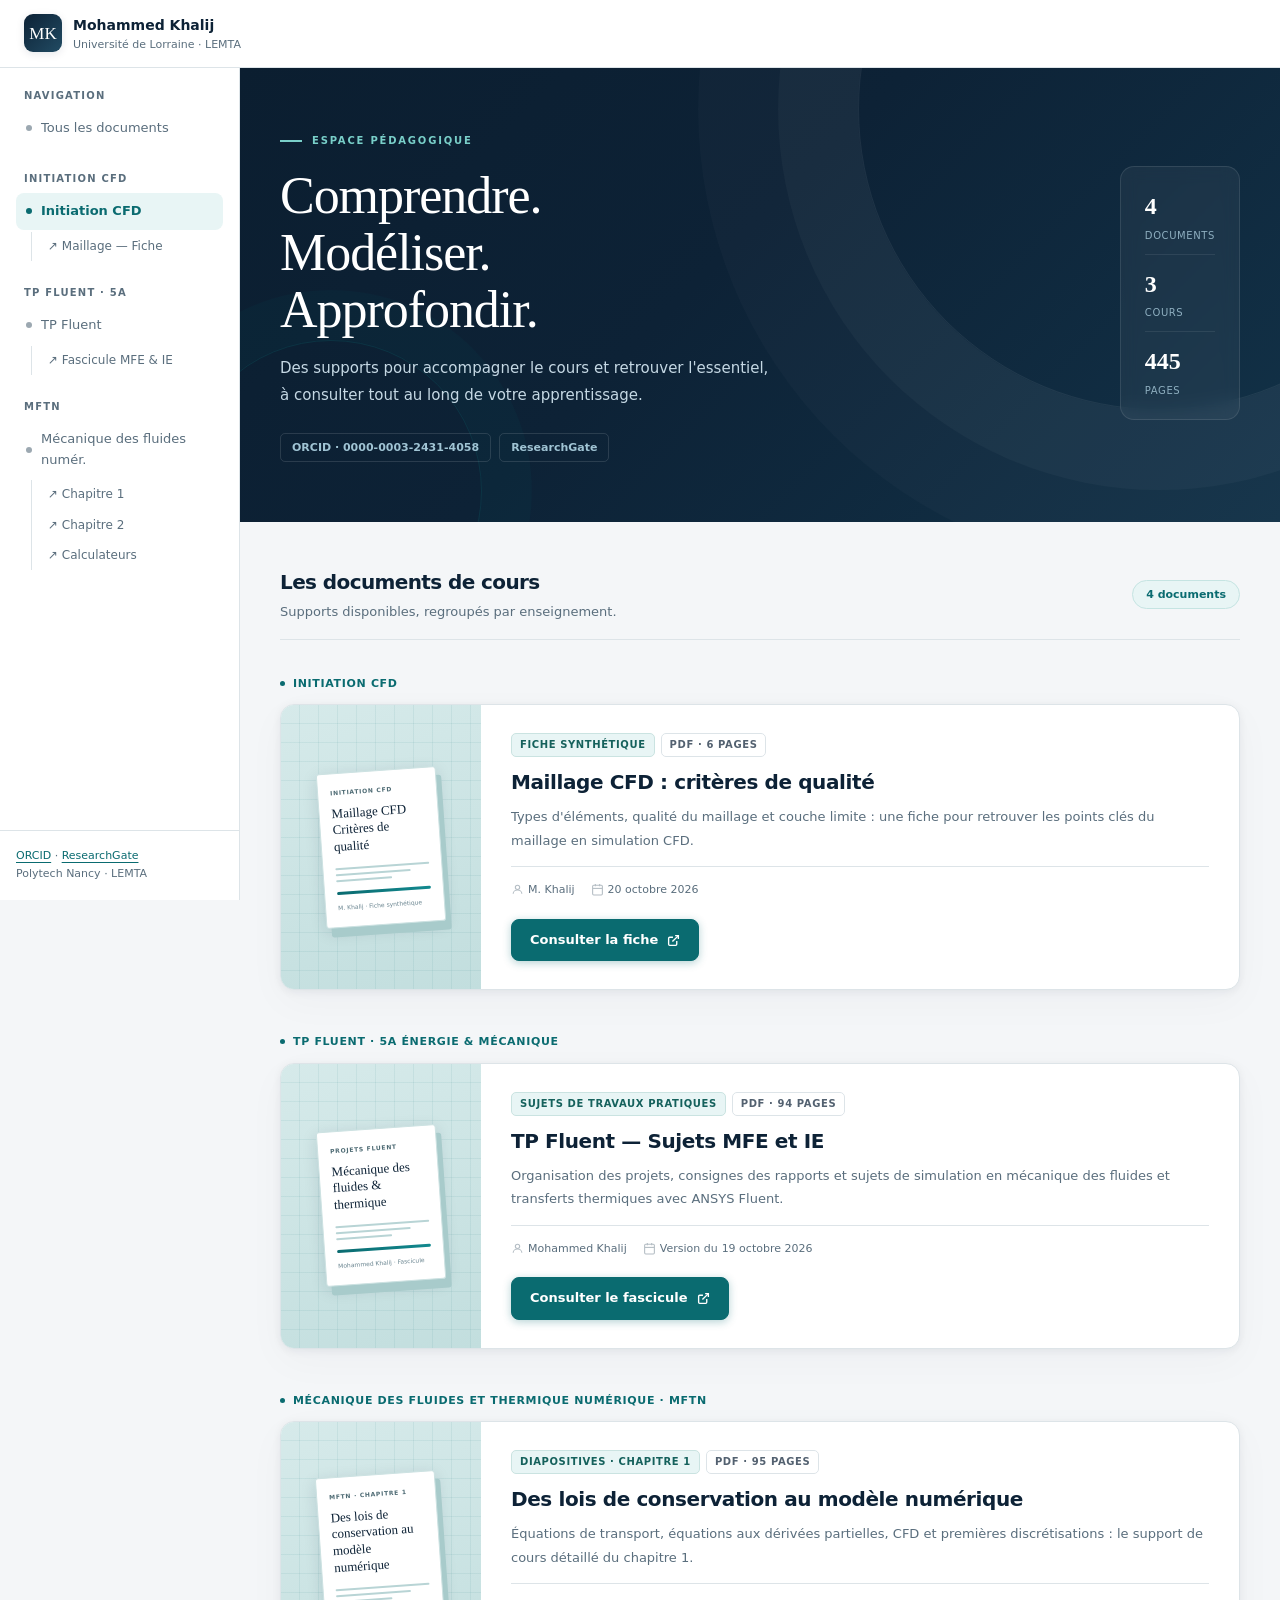
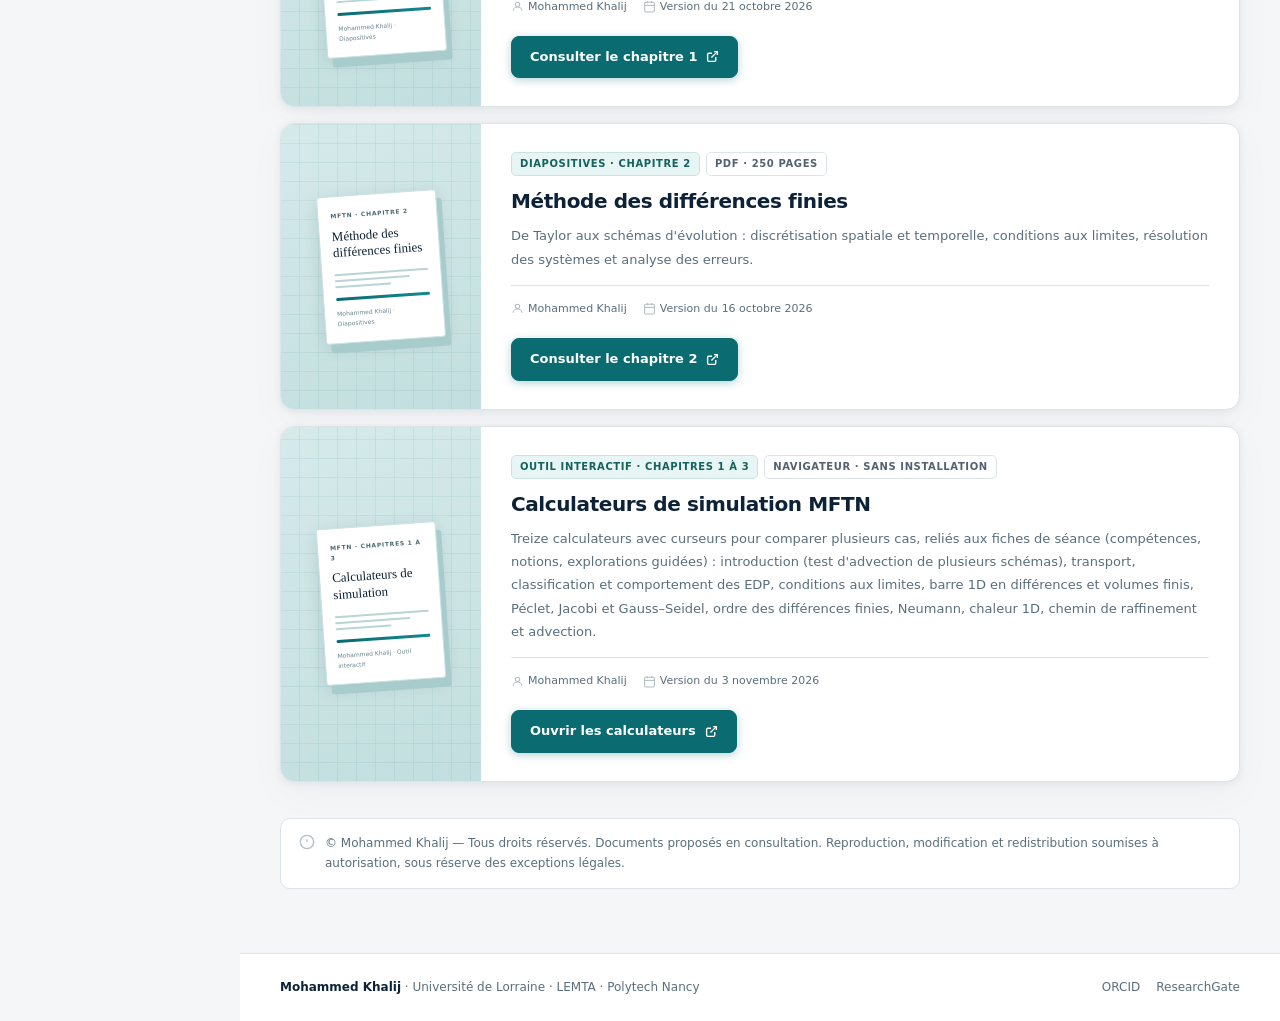
==== commit 79d5a5d8: "MFTN : calculateurs v5 (introduction, EDP, équations affichées) ; suivis Co-Authored-By: Claude Sonn" ====
--- a/index.html
+++ b/index.html
@@ -597,7 +597,7 @@
           <div class="card-body">
             <div class="badges"><span class="badge type">OUTIL INTERACTIF · CHAPITRES 1 À 3</span><span class="badge">NAVIGATEUR · SANS INSTALLATION</span></div>
             <h3 id="mftn-calc-title">Calculateurs de simulation MFTN</h3>
-            <p class="description">Dix calculateurs avec curseurs pour comparer plusieurs cas, reliés aux fiches de séance (compétences, notions, explorations guidées) : transport, conditions aux limites, barre 1D en différences et volumes finis, Péclet, Jacobi et Gauss–Seidel, ordre des différences finies, Neumann, chaleur 1D, chemin de raffinement et advection.</p>
+            <p class="description">Treize calculateurs avec curseurs pour comparer plusieurs cas, reliés aux fiches de séance (compétences, notions, explorations guidées) : introduction (test d'advection de plusieurs schémas), transport, classification et comportement des EDP, conditions aux limites, barre 1D en différences et volumes finis, Péclet, Jacobi et Gauss–Seidel, ordre des différences finies, Neumann, chaleur 1D, chemin de raffinement et advection.</p>
             <div class="metadata">
               <span class="meta-item">
                 <svg width="13" height="13" viewBox="0 0 24 24" fill="none" stroke="currentColor" stroke-width="2"><circle cx="12" cy="8" r="4"/><path d="M4 20c0-4 3.6-7 8-7s8 3 8 7"/></svg>
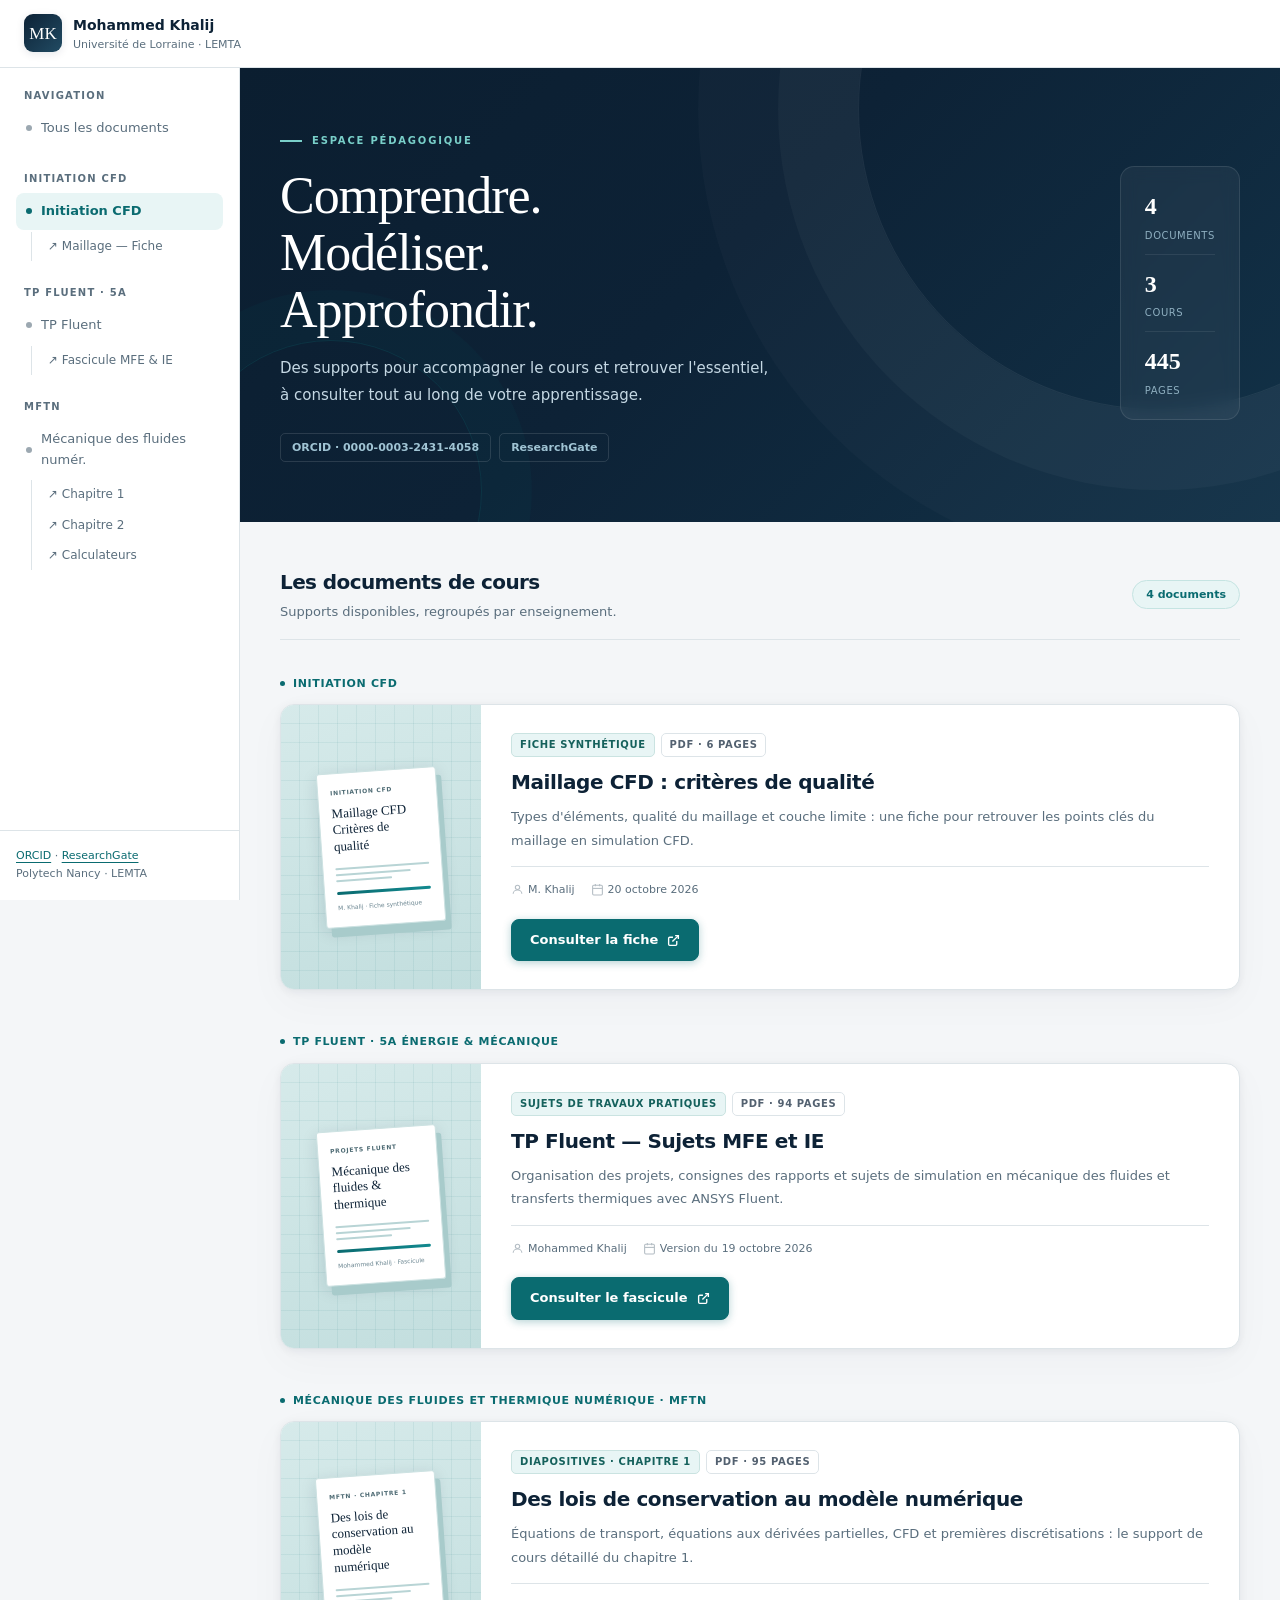
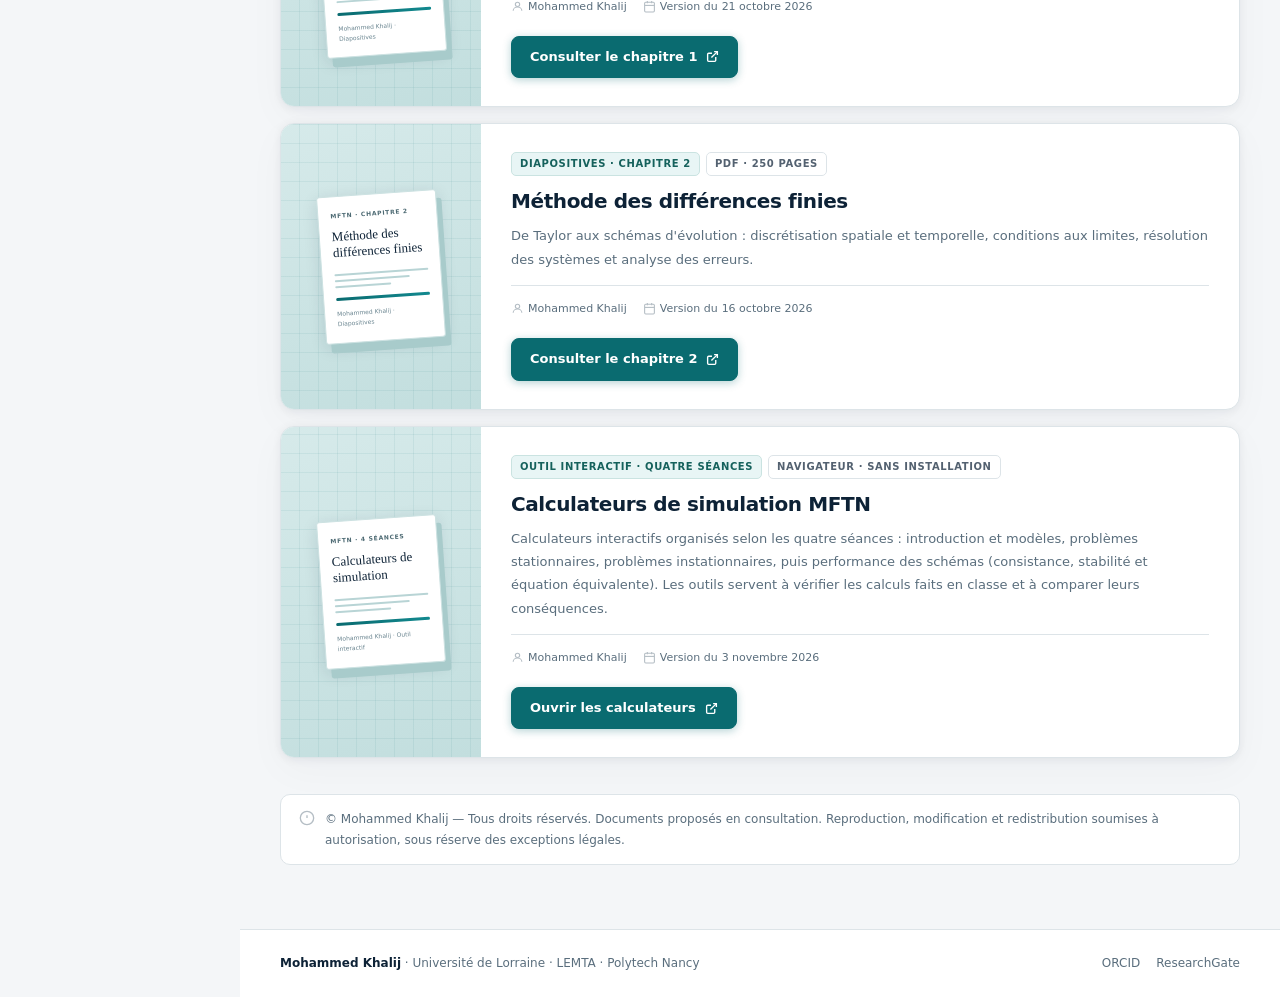
==== commit c880bf4a: "Publie le calculateur MFTN organise en quatre seances" ====
--- a/index.html
+++ b/index.html
@@ -587,7 +587,7 @@
         <article class="card" aria-labelledby="mftn-calc-title">
           <div class="cover" aria-hidden="true">
             <div class="paper-doc">
-              <div class="doc-eyebrow">MFTN · Chapitres 1 à 3</div>
+              <div class="doc-eyebrow">MFTN · 4 séances</div>
               <div class="doc-title">Calculateurs de simulation</div>
               <div class="doc-lines"><span></span><span></span><span></span></div>
               <div class="doc-accent"></div>
@@ -595,9 +595,9 @@
             </div>
           </div>
           <div class="card-body">
-            <div class="badges"><span class="badge type">OUTIL INTERACTIF · CHAPITRES 1 À 3</span><span class="badge">NAVIGATEUR · SANS INSTALLATION</span></div>
+            <div class="badges"><span class="badge type">OUTIL INTERACTIF · QUATRE SÉANCES</span><span class="badge">NAVIGATEUR · SANS INSTALLATION</span></div>
             <h3 id="mftn-calc-title">Calculateurs de simulation MFTN</h3>
-            <p class="description">Treize calculateurs avec curseurs pour comparer plusieurs cas, reliés aux fiches de séance (compétences, notions, explorations guidées) : introduction (test d'advection de plusieurs schémas), transport, classification et comportement des EDP, conditions aux limites, barre 1D en différences et volumes finis, Péclet, Jacobi et Gauss–Seidel, ordre des différences finies, Neumann, chaleur 1D, chemin de raffinement et advection.</p>
+            <p class="description">Calculateurs interactifs organisés selon les quatre séances : introduction et modèles, problèmes stationnaires, problèmes instationnaires, puis performance des schémas (consistance, stabilité et équation équivalente). Les outils servent à vérifier les calculs faits en classe et à comparer leurs conséquences.</p>
             <div class="metadata">
               <span class="meta-item">
                 <svg width="13" height="13" viewBox="0 0 24 24" fill="none" stroke="currentColor" stroke-width="2"><circle cx="12" cy="8" r="4"/><path d="M4 20c0-4 3.6-7 8-7s8 3 8 7"/></svg>
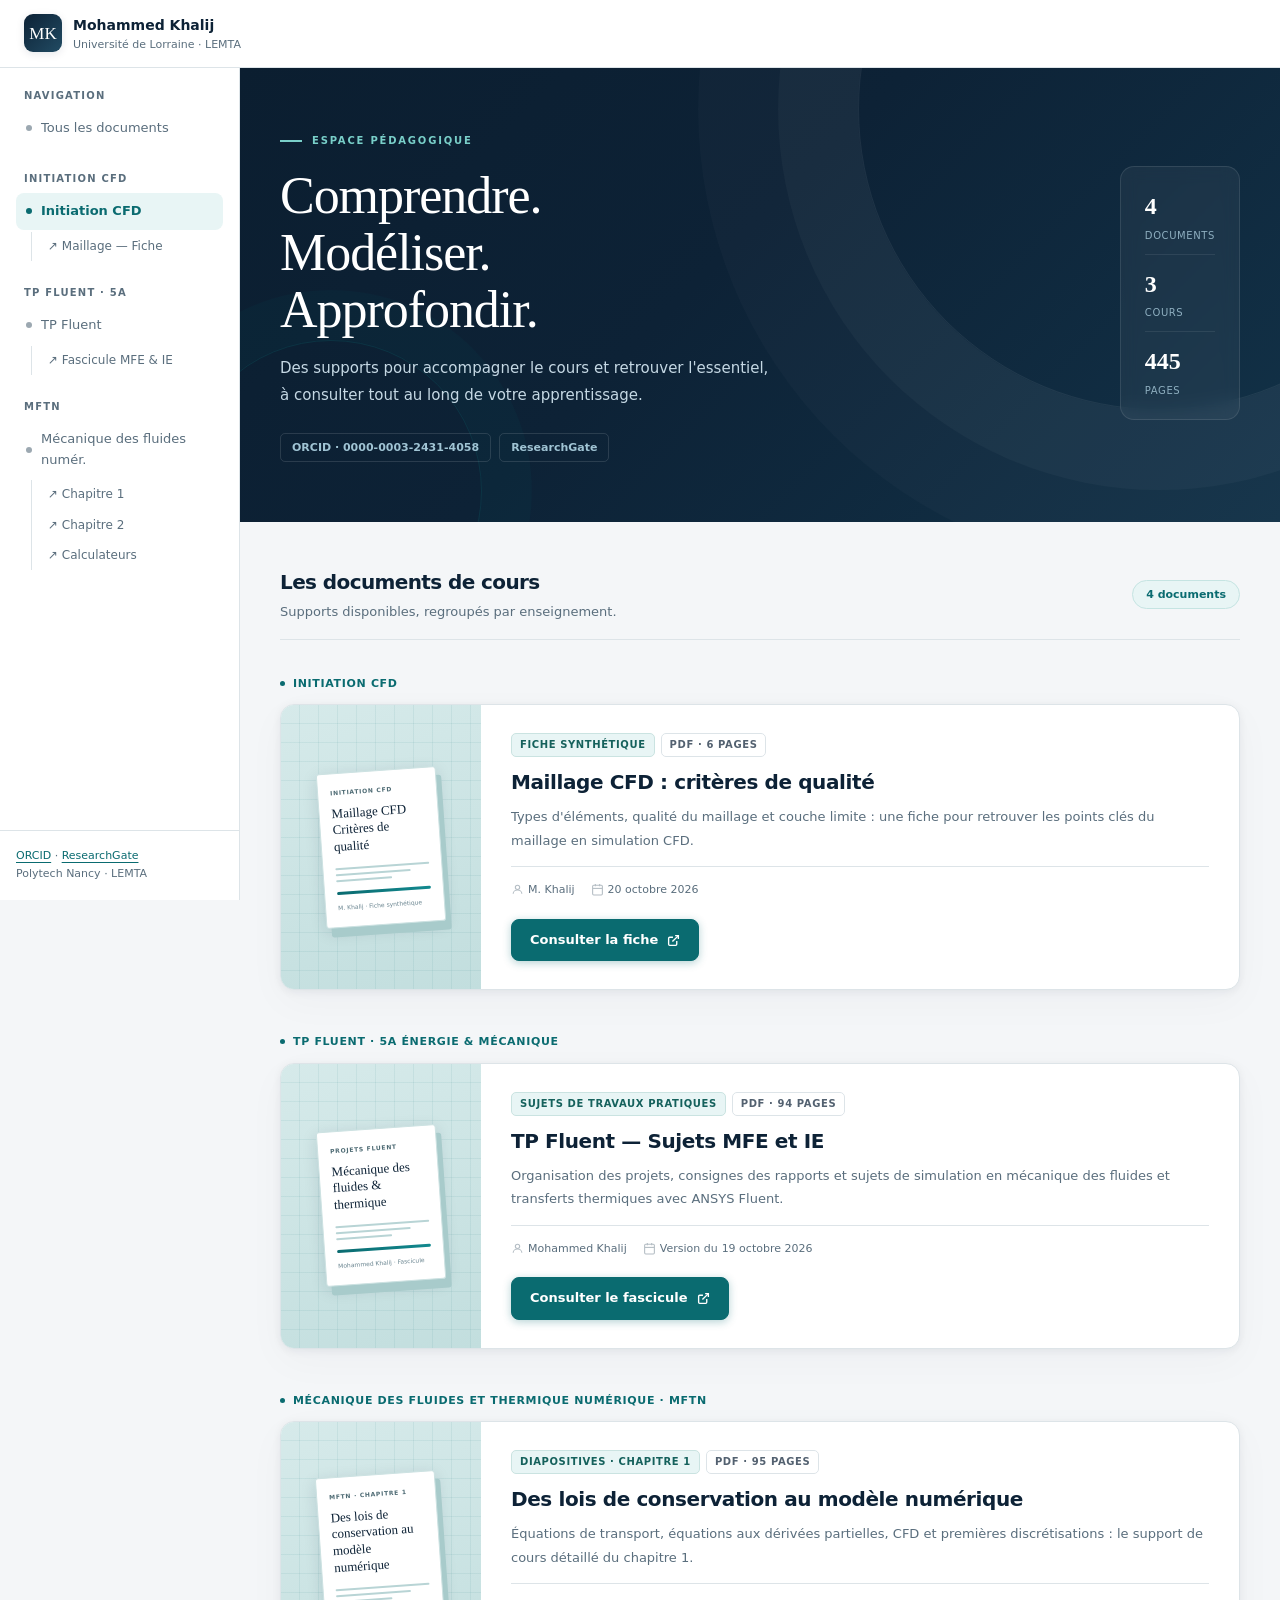
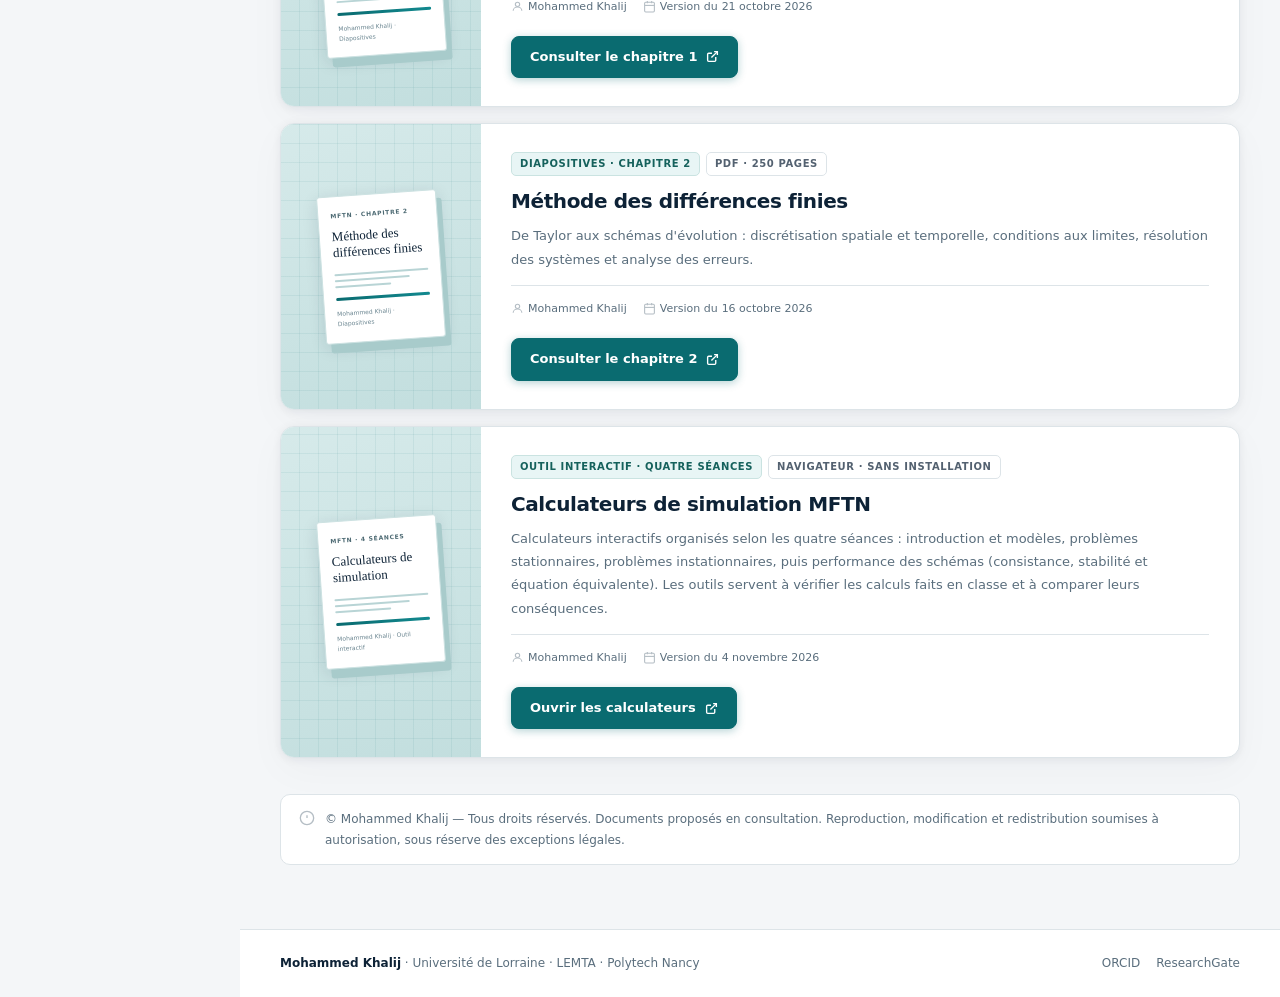
==== commit ebac62ff: "Actualise la date de version du calculateur MFTN" ====
--- a/index.html
+++ b/index.html
@@ -605,7 +605,7 @@
               </span>
               <span class="meta-item">
                 <svg width="13" height="13" viewBox="0 0 24 24" fill="none" stroke="currentColor" stroke-width="2"><rect x="3" y="4" width="18" height="18" rx="2"/><line x1="16" y1="2" x2="16" y2="6"/><line x1="8" y1="2" x2="8" y2="6"/><line x1="3" y1="10" x2="21" y2="10"/></svg>
-                Version du <time datetime="2026-11-03">3 novembre 2026</time>
+                Version du <time datetime="2026-11-04">4 novembre 2026</time>
               </span>
             </div>
             <div class="actions">
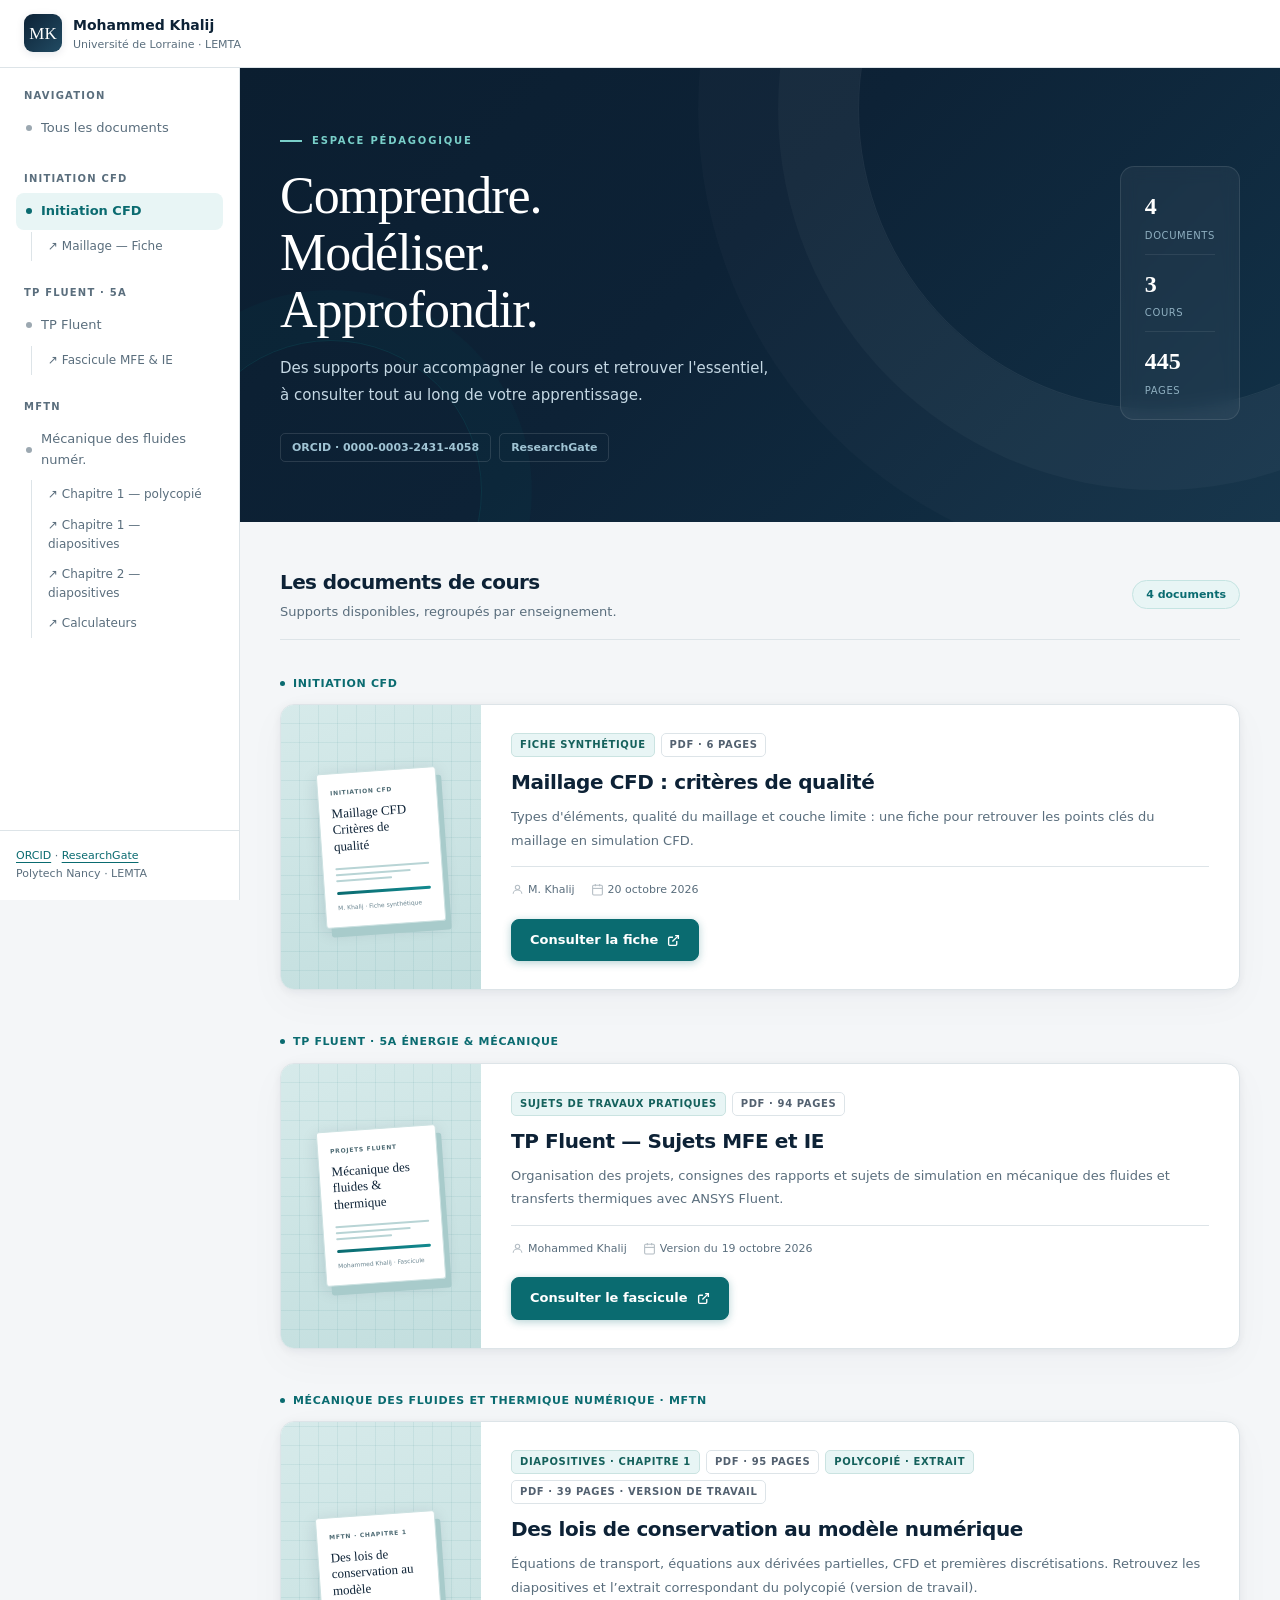
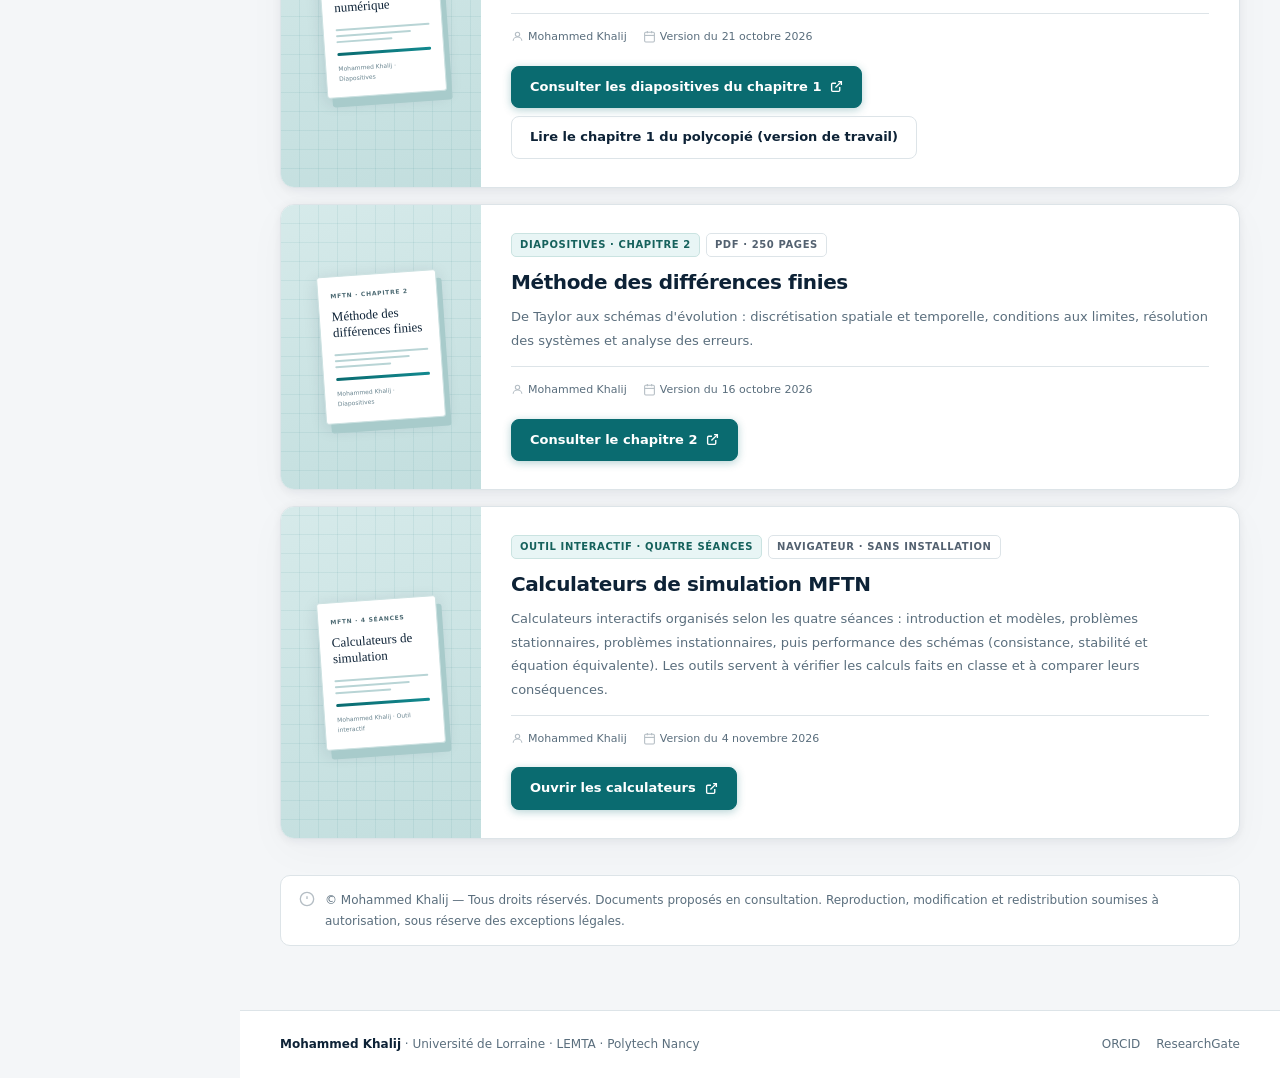
==== commit 0c03f1f9: "Publier l'extrait du poly MFTN chapitre 1" ====
--- a/index.html
+++ b/index.html
@@ -389,8 +389,9 @@
           <span class="dot"></span> Mécanique des fluides numér.
         </a>
         <div class="sidebar-sub">
-          <a href="mftn/chapitre-01-slides.pdf">↗ Chapitre 1</a>
-          <a href="mftn/chapitre-02-slides.pdf">↗ Chapitre 2</a>
+          <a href="mftn/chapitre-01-poly.pdf">↗ Chapitre 1 — polycopié</a>
+          <a href="mftn/chapitre-01-slides.pdf">↗ Chapitre 1 — diapositives</a>
+          <a href="mftn/chapitre-02-slides.pdf">↗ Chapitre 2 — diapositives</a>
           <a href="mftn/calculateurs/">↗ Calculateurs</a>
         </div>
       </div>
@@ -529,9 +530,9 @@
             </div>
           </div>
           <div class="card-body">
-            <div class="badges"><span class="badge type">DIAPOSITIVES · CHAPITRE 1</span><span class="badge">PDF · 95 PAGES</span></div>
+            <div class="badges"><span class="badge type">DIAPOSITIVES · CHAPITRE 1</span><span class="badge">PDF · 95 PAGES</span><span class="badge type">POLYCOPIÉ · EXTRAIT</span><span class="badge">PDF · 39 PAGES · VERSION DE TRAVAIL</span></div>
             <h3 id="mftn-c1-title">Des lois de conservation au modèle numérique</h3>
-            <p class="description">Équations de transport, équations aux dérivées partielles, CFD et premières discrétisations : le support de cours détaillé du chapitre 1.</p>
+            <p class="description">Équations de transport, équations aux dérivées partielles, CFD et premières discrétisations. Retrouvez les diapositives et l’extrait correspondant du polycopié (version de travail).</p>
             <div class="metadata">
               <span class="meta-item">
                 <svg width="13" height="13" viewBox="0 0 24 24" fill="none" stroke="currentColor" stroke-width="2"><circle cx="12" cy="8" r="4"/><path d="M4 20c0-4 3.6-7 8-7s8 3 8 7"/></svg>
@@ -544,9 +545,10 @@
             </div>
             <div class="actions">
               <a class="button primary" href="mftn/chapitre-01-slides.pdf">
-                Consulter le chapitre 1
+                Consulter les diapositives du chapitre 1
                 <svg width="13" height="13" viewBox="0 0 24 24" fill="none" stroke="currentColor" stroke-width="2.5"><path d="M18 13v6a2 2 0 0 1-2 2H5a2 2 0 0 1-2-2V8a2 2 0 0 1 2-2h6"/><polyline points="15 3 21 3 21 9"/><line x1="10" y1="14" x2="21" y2="3"/></svg>
               </a>
+              <a class="button secondary" href="mftn/chapitre-01-poly.pdf" target="_blank" rel="noopener">Lire le chapitre 1 du polycopié (version de travail)</a>
             </div>
           </div>
         </article>
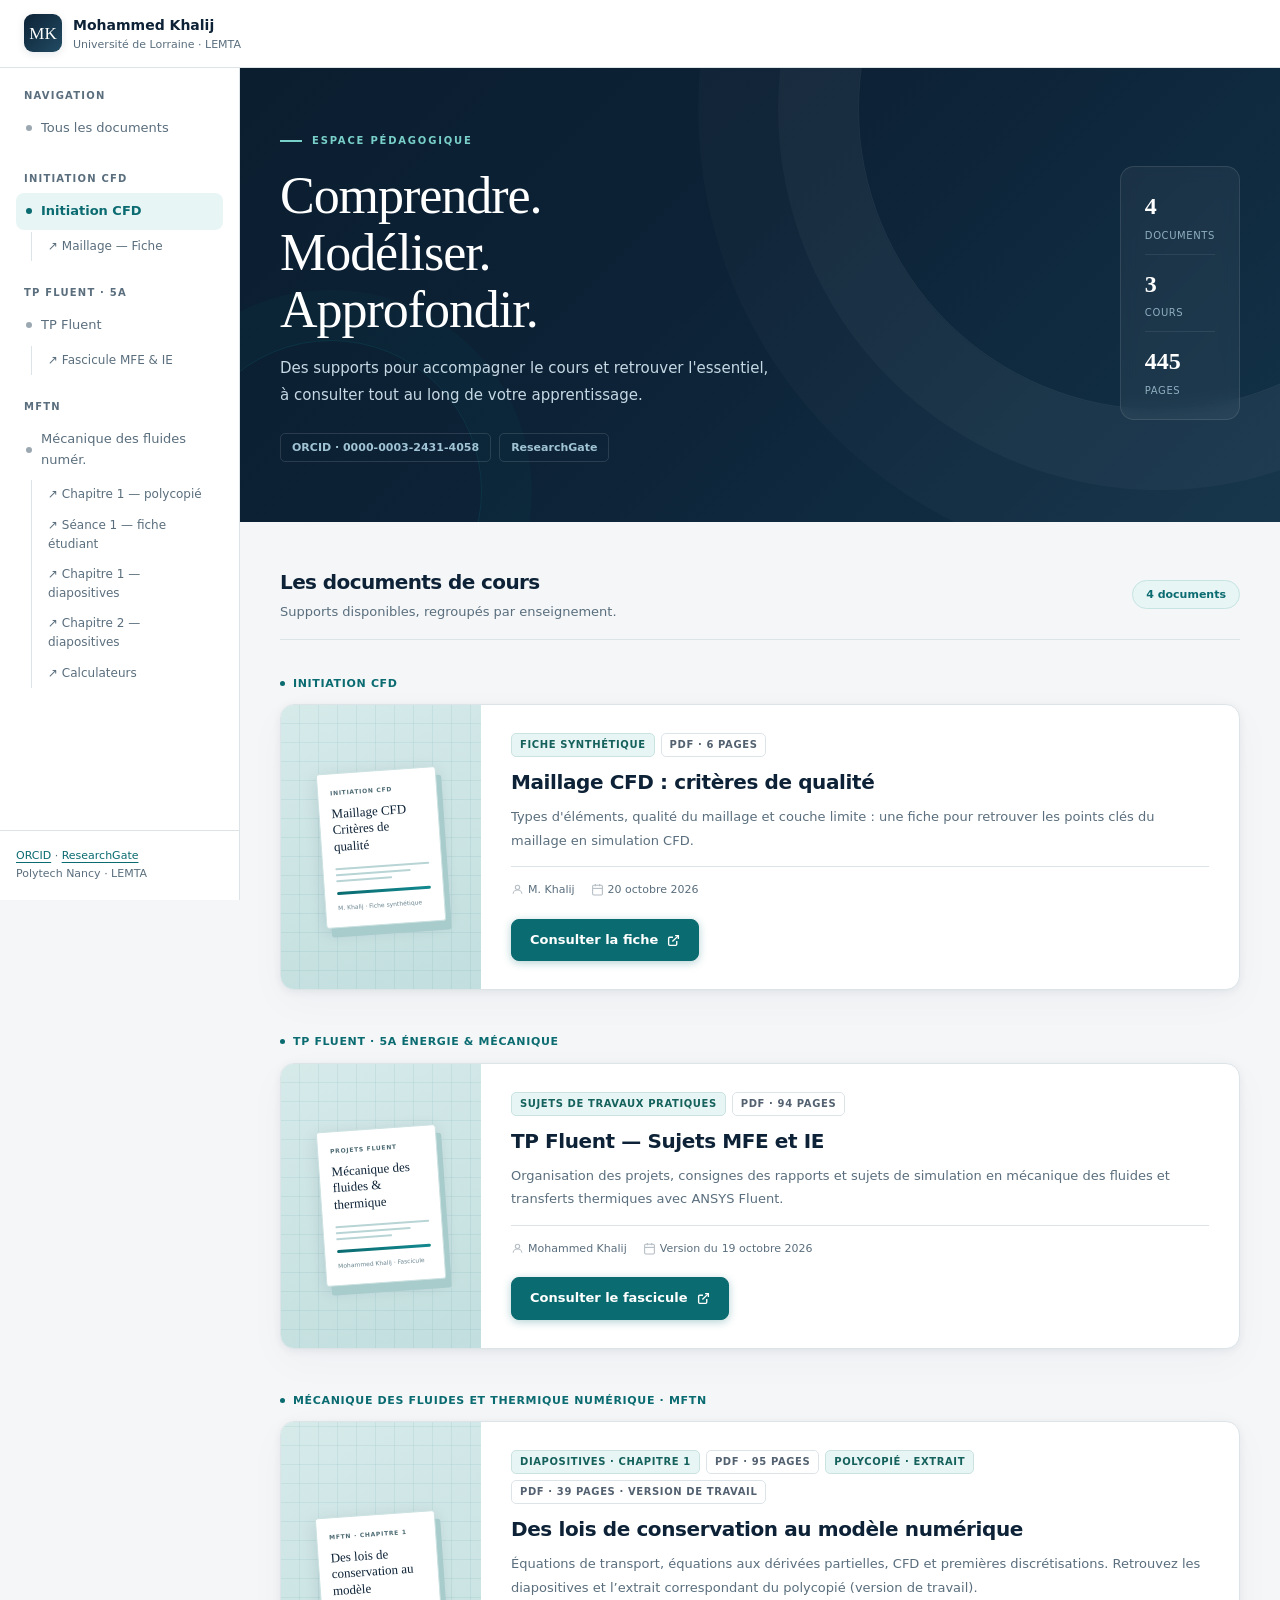
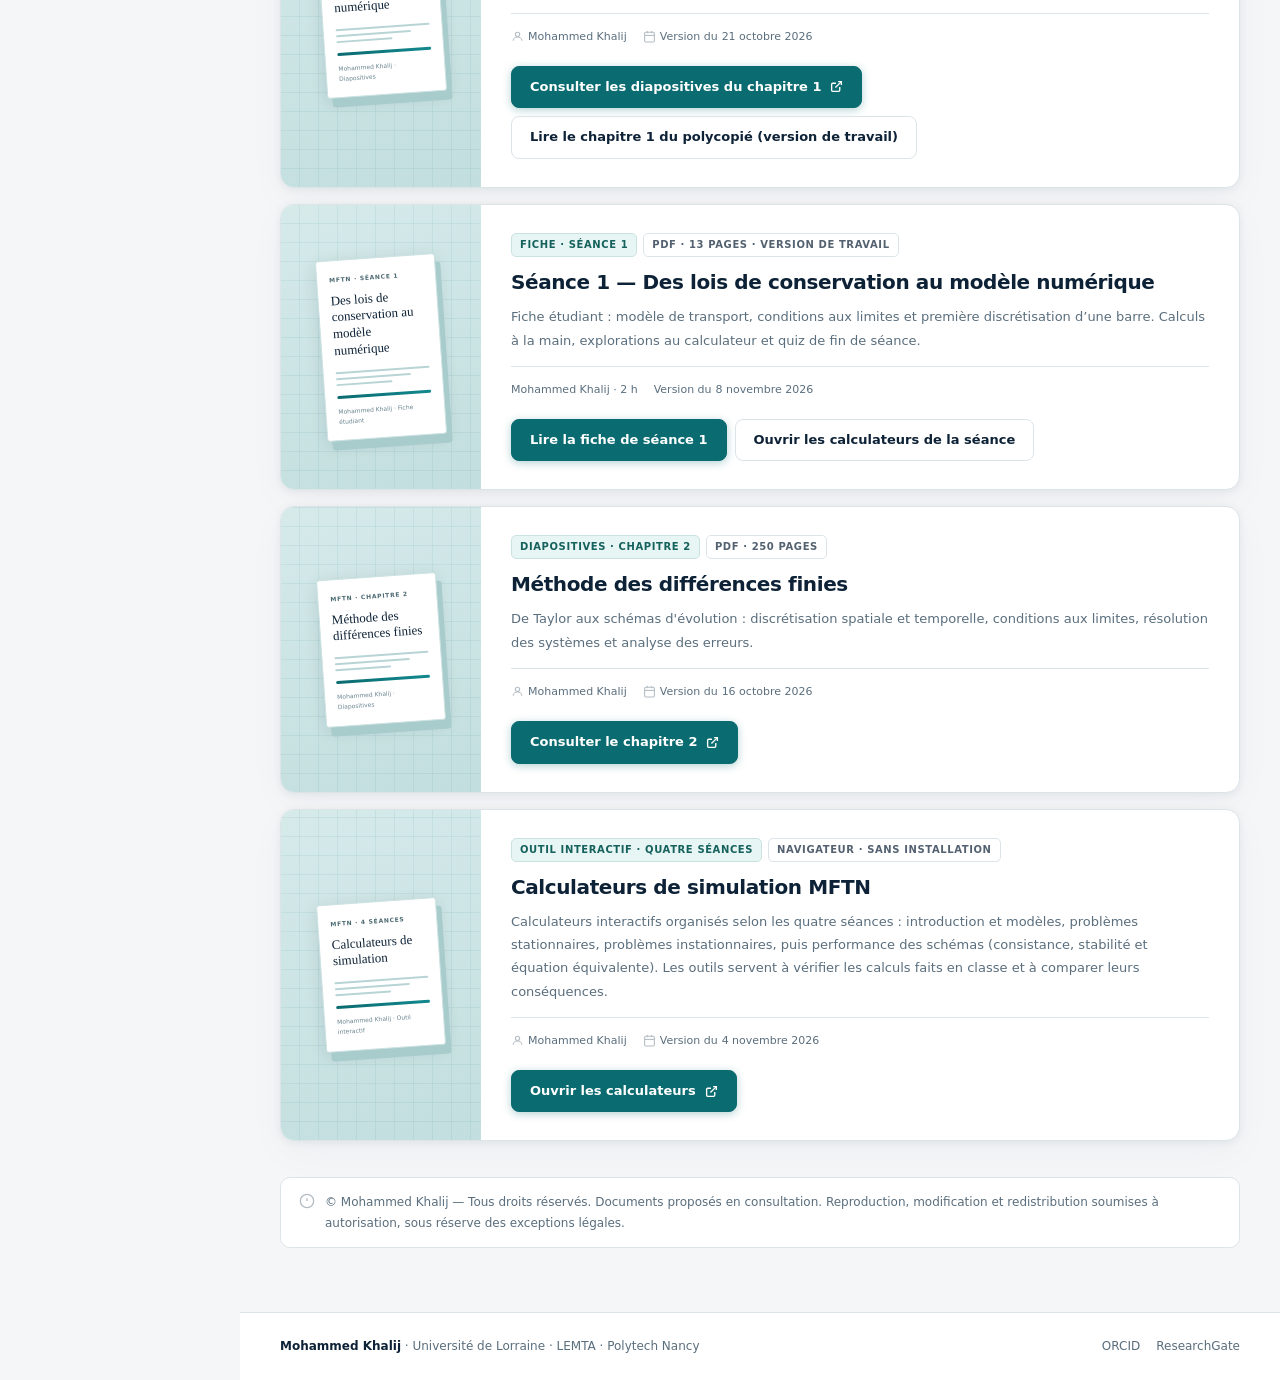
==== commit 5eabf82a: "Publie la fiche etudiante de la seance 1 MFTN" ====
--- a/index.html
+++ b/index.html
@@ -390,6 +390,7 @@
         </a>
         <div class="sidebar-sub">
           <a href="mftn/chapitre-01-poly.pdf">↗ Chapitre 1 — polycopié</a>
+          <a href="mftn/seance1_chapitre1.pdf">↗ Séance 1 — fiche étudiant</a>
           <a href="mftn/chapitre-01-slides.pdf">↗ Chapitre 1 — diapositives</a>
           <a href="mftn/chapitre-02-slides.pdf">↗ Chapitre 2 — diapositives</a>
           <a href="mftn/calculateurs/">↗ Calculateurs</a>
@@ -549,6 +550,31 @@
                 <svg width="13" height="13" viewBox="0 0 24 24" fill="none" stroke="currentColor" stroke-width="2.5"><path d="M18 13v6a2 2 0 0 1-2 2H5a2 2 0 0 1-2-2V8a2 2 0 0 1 2-2h6"/><polyline points="15 3 21 3 21 9"/><line x1="10" y1="14" x2="21" y2="3"/></svg>
               </a>
               <a class="button secondary" href="mftn/chapitre-01-poly.pdf" target="_blank" rel="noopener">Lire le chapitre 1 du polycopié (version de travail)</a>
+            </div>
+          </div>
+        </article>
+
+        <article class="card" aria-labelledby="mftn-s1-title">
+          <div class="cover" aria-hidden="true">
+            <div class="paper-doc">
+              <div class="doc-eyebrow">MFTN · Séance 1</div>
+              <div class="doc-title">Des lois de conservation au modèle numérique</div>
+              <div class="doc-lines"><span></span><span></span><span></span></div>
+              <div class="doc-accent"></div>
+              <div class="doc-meta">Mohammed Khalij · Fiche étudiant</div>
+            </div>
+          </div>
+          <div class="card-body">
+            <div class="badges"><span class="badge type">FICHE · SÉANCE 1</span><span class="badge">PDF · 13 PAGES · VERSION DE TRAVAIL</span></div>
+            <h3 id="mftn-s1-title">Séance 1 — Des lois de conservation au modèle numérique</h3>
+            <p class="description">Fiche étudiant : modèle de transport, conditions aux limites et première discrétisation d’une barre. Calculs à la main, explorations au calculateur et quiz de fin de séance.</p>
+            <div class="metadata">
+              <span class="meta-item">Mohammed Khalij · 2 h</span>
+              <span class="meta-item">Version du <time datetime="2026-11-08">8 novembre 2026</time></span>
+            </div>
+            <div class="actions">
+              <a class="button primary" href="mftn/seance1_chapitre1.pdf" target="_blank" rel="noopener">Lire la fiche de séance 1</a>
+              <a class="button secondary" href="mftn/calculateurs/#intro">Ouvrir les calculateurs de la séance</a>
             </div>
           </div>
         </article>
